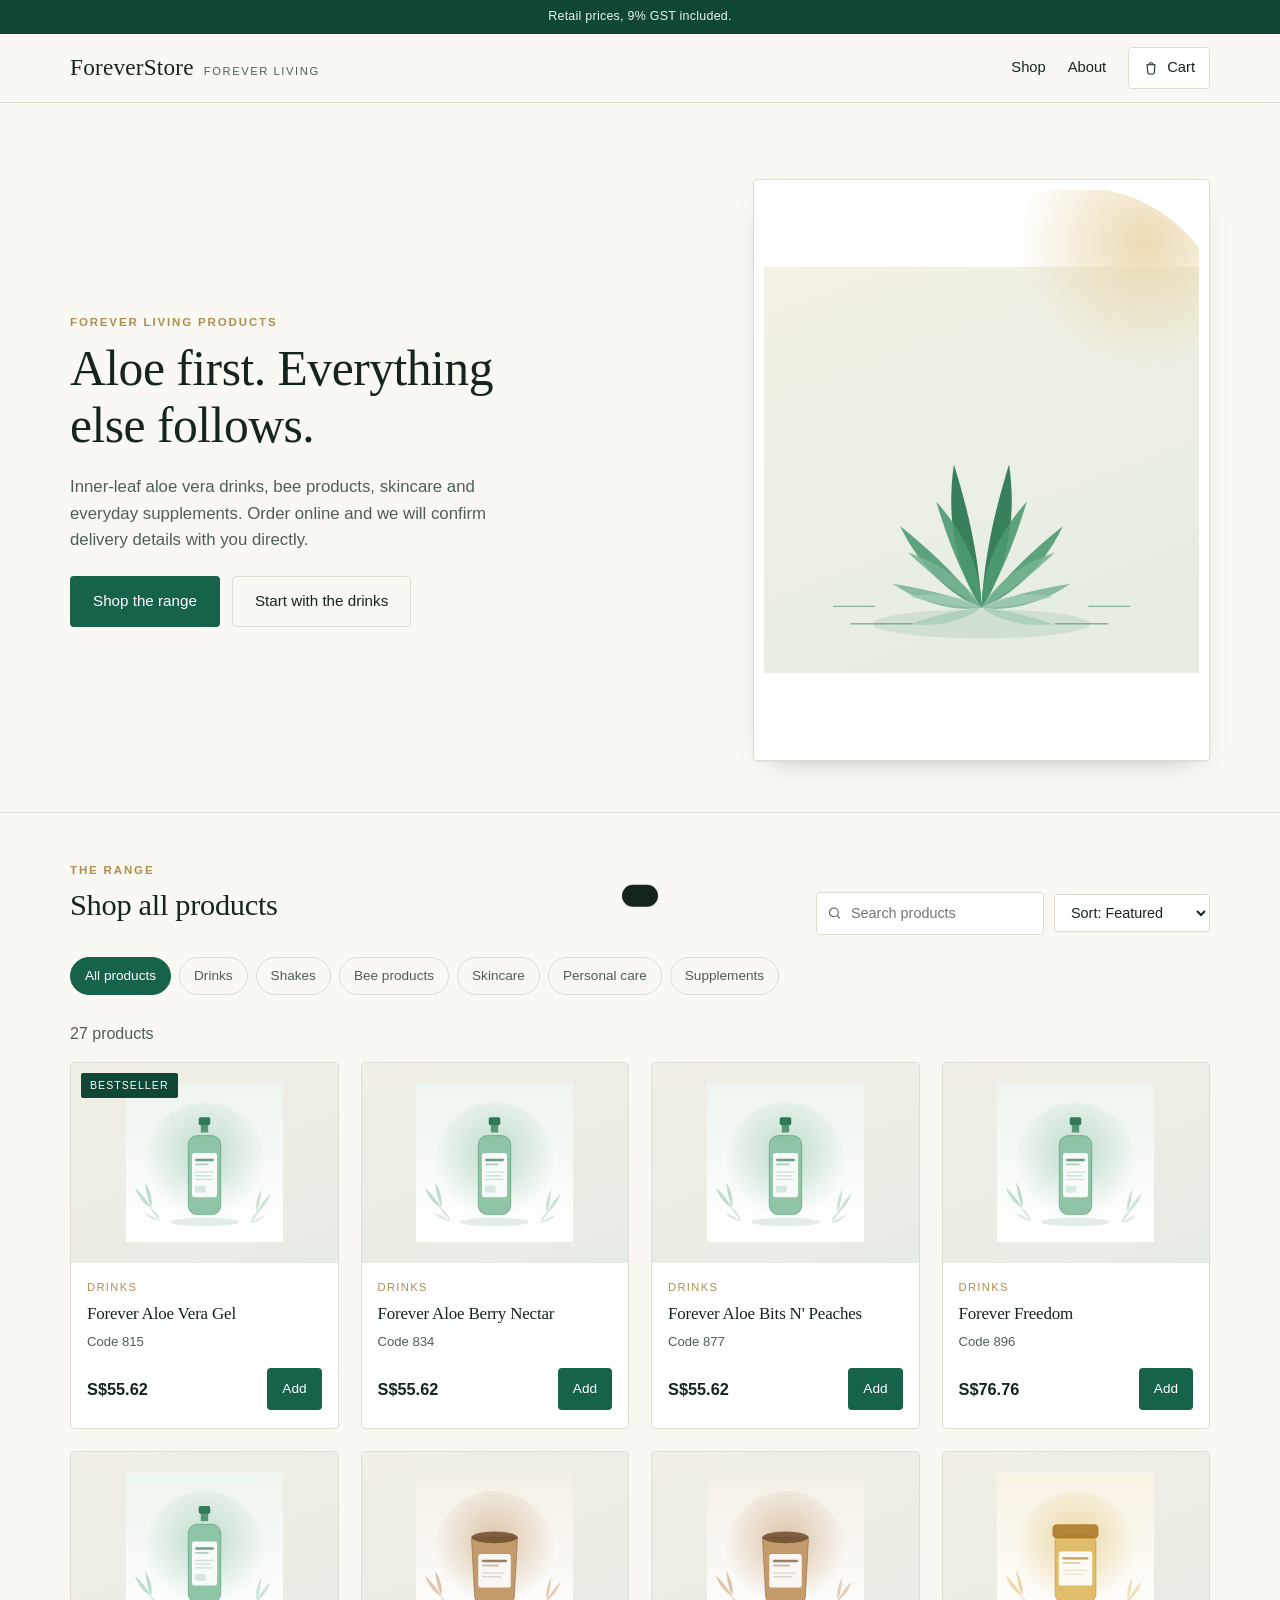
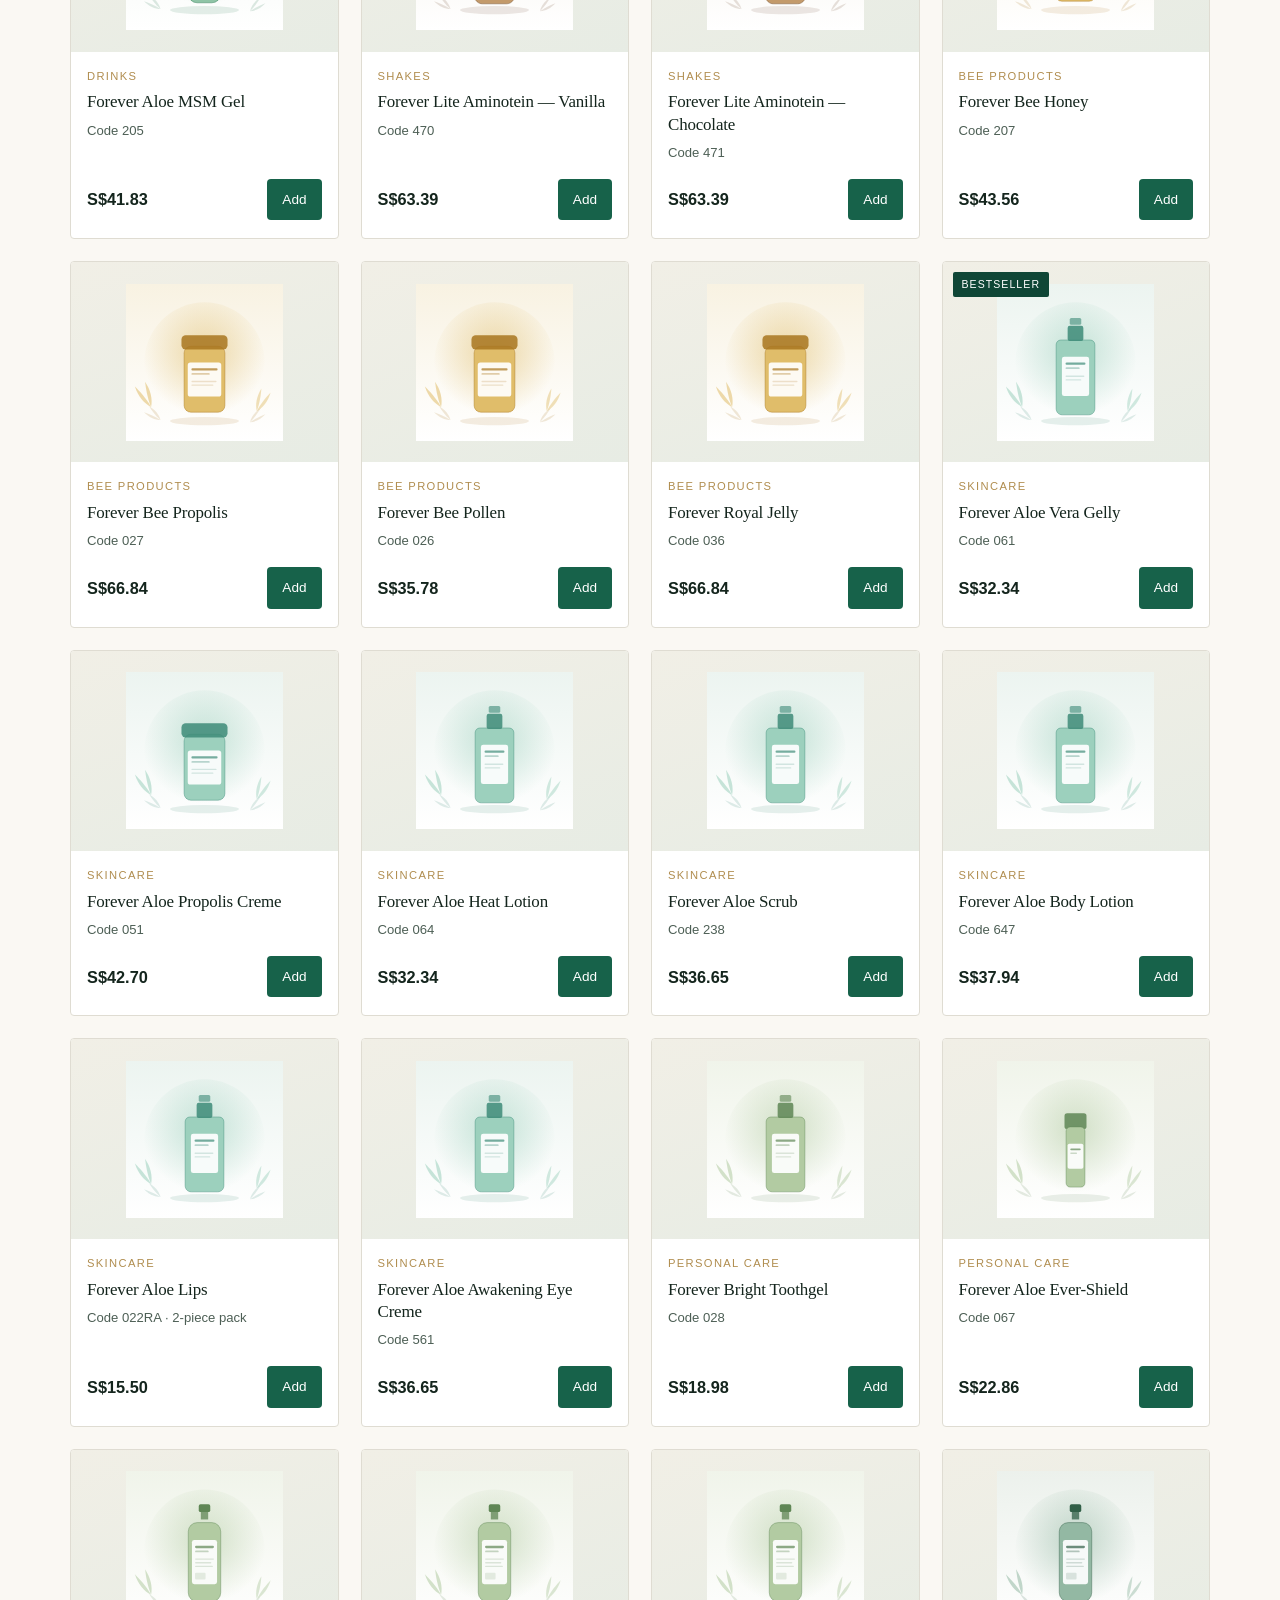
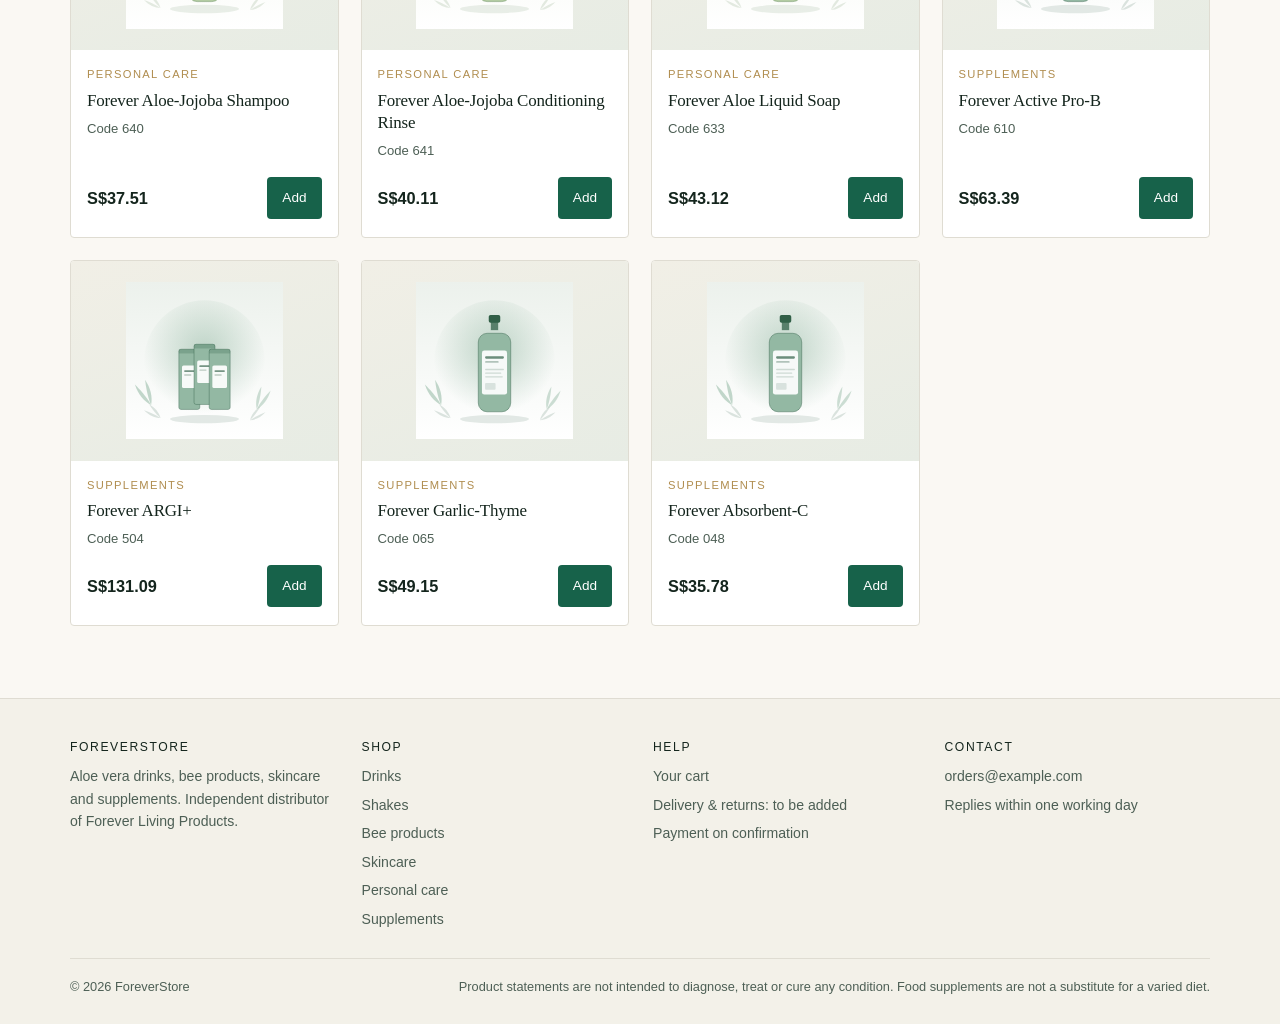
==== index.html @ 4343add1 "ForeverStore: static storefront for Forever Living products, priced from the Singapore retail list" ====
<!DOCTYPE html>
<html lang="en">
<head>
<meta charset="utf-8">
<meta name="viewport" content="width=device-width, initial-scale=1">
<title>ForeverStore — Forever Living products</title>
<meta name="description" content="ForeverStore: aloe vera drinks, bee products, skincare and supplements from Forever Living, delivered in Singapore.">
<meta name="theme-color" content="#17624a">
<link rel="icon" href="assets/img/favicon.svg" type="image/svg+xml">
<link rel="stylesheet" href="assets/css/styles.css">
</head>
<body>
<a class="skip-link" href="#shop">Skip to products</a>

<div id="demo-bar" class="demo-bar" hidden></div>

<header class="site-header">
  <div class="wrap header-inner">
    <a class="brand" href="index.html">
      <span class="brand-mark">ForeverStore</span>
      <small class="nav-secondary">Forever Living</small>
    </a>
    <nav class="nav" aria-label="Main">
      <a href="index.html#shop">Shop</a>
      <a class="nav-secondary" href="#about">About</a>
      <a class="cart-link" href="cart.html">
        <svg viewBox="0 0 24 24" fill="none" stroke="currentColor" stroke-width="1.6" aria-hidden="true" focusable="false">
          <path d="M6 7h12l-1.2 12.2a2 2 0 0 1-2 1.8H9.2a2 2 0 0 1-2-1.8L6 7Z"/>
          <path d="M9 7a3 3 0 0 1 6 0"/>
        </svg>
        <span>Cart</span>
        <span class="cart-count" data-cart-count hidden>0</span>
      </a>
    </nav>
  </div>
</header>

<main>
  <section class="hero">
    <div class="wrap hero-grid">
      <div>
        <p class="eyebrow">Forever Living Products</p>
        <h1>Aloe first. Everything else follows.</h1>
        <p class="hero-lede">
          Inner-leaf aloe vera drinks, bee products, skincare and everyday supplements.
          Order online and we will confirm delivery details with you directly.
        </p>
        <div class="hero-actions">
          <a class="btn" href="#shop">Shop the range</a>
          <a class="btn btn-ghost" href="#shop" data-jump-category="Drinks">Start with the drinks</a>
        </div>
      </div>
      <div class="hero-art">
        <img src="assets/img/hero.svg" alt="Aloe vera rosette illustration" width="600" height="560">
      </div>
    </div>
  </section>

  <section class="shop" id="shop" aria-labelledby="shop-title">
    <div class="wrap">
      <div class="shop-head">
        <div>
          <p class="eyebrow">The range</p>
          <h2 id="shop-title">Shop all products</h2>
        </div>
        <div class="controls">
          <div class="search-field">
            <svg viewBox="0 0 24 24" fill="none" stroke="currentColor" stroke-width="1.8" aria-hidden="true" focusable="false">
              <circle cx="11" cy="11" r="7"/><path d="m16 16 4.5 4.5"/>
            </svg>
            <label class="sr-only" for="search">Search products</label>
            <input type="search" id="search" placeholder="Search products" autocomplete="off">
          </div>
          <label class="sr-only" for="sort">Sort products</label>
          <select class="control" id="sort">
            <option value="featured">Sort: Featured</option>
            <option value="price-asc">Price: low to high</option>
            <option value="price-desc">Price: high to low</option>
            <option value="name">Name: A–Z</option>
          </select>
        </div>
      </div>

      <ul class="chips" id="chips" aria-label="Filter by category"></ul>

      <p class="muted" id="result-count" aria-live="polite"></p>
      <div class="grid" id="grid"></div>

      <div class="empty-state" id="empty" hidden>
        <p><strong>No products match that.</strong></p>
        <p>Try a different search term or clear the category filter.</p>
        <button class="btn btn-ghost" type="button" id="reset-filters">Clear filters</button>
      </div>
    </div>
  </section>
</main>

<footer class="site-footer" id="about">
  <div class="wrap">
    <div class="footer-grid">
      <div>
        <h3>ForeverStore</h3>
        <p>Aloe vera drinks, bee products, skincare and supplements. Independent distributor of Forever Living Products.</p>
      </div>
      <div>
        <h3>Shop</h3>
        <ul id="footer-cats"></ul>
      </div>
      <div>
        <h3>Help</h3>
        <ul>
          <li><a href="cart.html">Your cart</a></li>
          <li>Delivery &amp; returns: to be added</li>
          <li>Payment on confirmation</li>
        </ul>
      </div>
      <div>
        <h3>Contact</h3>
        <ul>
          <li id="footer-contact">Contact details to be added</li>
          <li id="footer-hours">Replies within one working day</li>
        </ul>
      </div>
    </div>
    <div class="footer-base">
      <span>&copy; <span id="year">2026</span> ForeverStore</span>
      <span>Product statements are not intended to diagnose, treat or cure any condition. Food supplements are not a substitute for a varied diet.</span>
    </div>
  </div>
</footer>

<div class="toast" id="toast" role="status" aria-live="polite"></div>

<script src="assets/js/config.js"></script>
<script src="assets/data/products.js"></script>
<script src="assets/js/cart-core.js"></script>
<script src="assets/js/shop.js"></script>
</body>
</html>
---- assets/css/styles.css ----
/* ForeverStore — storefront styles */

:root {
  --ink: #14251d;
  --ink-soft: #4d5f55;
  --paper: #faf8f3;
  --card: #ffffff;
  --line: #dfdcd2;
  --brand: #17624a;
  --brand-dark: #0f4636;
  --gold: #b08d4f;
  --danger: #9b3226;
  --radius: 4px;
  --shadow: 0 1px 2px rgba(20, 37, 29, 0.06), 0 12px 28px -18px rgba(20, 37, 29, 0.35);
  --display: "Iowan Old Style", "Palatino Linotype", Palatino, Georgia, "Times New Roman", serif;
  --sans: -apple-system, BlinkMacSystemFont, "Segoe UI", Roboto, "Helvetica Neue", Arial, sans-serif;
  --wrap: 1180px;
}

*,
*::before,
*::after {
  box-sizing: border-box;
}

html {
  -webkit-text-size-adjust: 100%;
}

body {
  margin: 0;
  background: var(--paper);
  color: var(--ink);
  font-family: var(--sans);
  font-size: 16px;
  line-height: 1.6;
  -webkit-font-smoothing: antialiased;
}

img,
svg {
  max-width: 100%;
  display: block;
}

/* Author display rules below would otherwise defeat the hidden attribute. */
[hidden] {
  display: none !important;
}

h1,
h2,
h3 {
  font-family: var(--display);
  font-weight: 400;
  line-height: 1.15;
  margin: 0 0 0.4em;
  letter-spacing: -0.01em;
}

h1 {
  font-size: clamp(2rem, 4.5vw, 3.1rem);
}

h2 {
  font-size: clamp(1.4rem, 2.6vw, 1.9rem);
}

h3 {
  font-size: 1.12rem;
}

p {
  margin: 0 0 1em;
}

a {
  color: var(--brand-dark);
  text-decoration-thickness: 1px;
  text-underline-offset: 2px;
}

a:hover {
  color: var(--brand);
}

:focus-visible {
  outline: 2px solid var(--brand);
  outline-offset: 3px;
}

.wrap {
  width: 100%;
  max-width: var(--wrap);
  margin: 0 auto;
  padding: 0 20px;
}

.eyebrow {
  font-size: 0.72rem;
  letter-spacing: 0.16em;
  text-transform: uppercase;
  color: var(--gold);
  margin: 0 0 0.7em;
  font-weight: 600;
}

.muted {
  color: var(--ink-soft);
}

.sr-only {
  position: absolute;
  width: 1px;
  height: 1px;
  padding: 0;
  margin: -1px;
  overflow: hidden;
  clip: rect(0 0 0 0);
  white-space: nowrap;
  border: 0;
}

.skip-link {
  position: absolute;
  left: -9999px;
  top: 0;
  background: var(--brand-dark);
  color: #fff;
  padding: 10px 16px;
  z-index: 50;
}

.skip-link:focus {
  left: 8px;
  top: 8px;
}

/* ---------- notice bar ---------- */

.demo-bar {
  background: var(--brand-dark);
  color: #eaf3ee;
  font-size: 0.78rem;
  letter-spacing: 0.02em;
  text-align: center;
  padding: 7px 20px;
}

/* ---------- header ---------- */

.site-header {
  border-bottom: 1px solid var(--line);
  background: rgba(250, 248, 243, 0.92);
  backdrop-filter: blur(6px);
  position: sticky;
  top: 0;
  z-index: 20;
}

.header-inner {
  display: flex;
  align-items: center;
  justify-content: space-between;
  gap: 16px;
  min-height: 68px;
}

.brand {
  display: flex;
  align-items: baseline;
  gap: 10px;
  text-decoration: none;
  color: var(--ink);
}

.brand-mark {
  font-family: var(--display);
  font-size: 1.45rem;
  letter-spacing: 0.01em;
}

.brand:hover {
  color: var(--ink);
}

.brand small {
  font-size: 0.7rem;
  letter-spacing: 0.14em;
  text-transform: uppercase;
  color: var(--ink-soft);
}

.nav {
  display: flex;
  align-items: center;
  gap: 22px;
}

.nav a {
  color: var(--ink);
  text-decoration: none;
  font-size: 0.92rem;
}

.nav a:hover {
  color: var(--brand);
}

.cart-link {
  display: inline-flex;
  align-items: center;
  gap: 8px;
  border: 1px solid var(--line);
  border-radius: var(--radius);
  padding: 8px 14px;
  background: var(--card);
  font-size: 0.9rem;
  text-decoration: none;
  color: var(--ink);
}

.cart-link svg {
  width: 16px;
  height: 16px;
}

.cart-count {
  min-width: 20px;
  height: 20px;
  border-radius: 999px;
  background: var(--brand);
  color: #fff;
  font-size: 0.72rem;
  font-weight: 700;
  display: inline-flex;
  align-items: center;
  justify-content: center;
  padding: 0 6px;
}

/* ---------- hero ---------- */

.hero {
  padding: clamp(36px, 6vw, 76px) 0 clamp(28px, 4vw, 52px);
  border-bottom: 1px solid var(--line);
}

.hero-grid {
  display: grid;
  grid-template-columns: minmax(0, 1.15fr) minmax(0, 0.85fr);
  gap: clamp(24px, 5vw, 64px);
  align-items: center;
}

.hero h1 {
  max-width: 18ch;
}

.hero-lede {
  font-size: 1.05rem;
  color: var(--ink-soft);
  max-width: 46ch;
}

.hero-actions {
  display: flex;
  flex-wrap: wrap;
  gap: 12px;
  margin-top: 22px;
}

.hero-art {
  border: 1px solid var(--line);
  background: var(--card);
  border-radius: var(--radius);
  padding: 10px;
  box-shadow: var(--shadow);
}

.btn {
  display: inline-flex;
  align-items: center;
  justify-content: center;
  gap: 8px;
  font: inherit;
  font-size: 0.95rem;
  padding: 12px 22px;
  border-radius: var(--radius);
  border: 1px solid transparent;
  background: var(--brand);
  color: #fff;
  cursor: pointer;
  text-decoration: none;
  transition: background 0.15s ease, color 0.15s ease, border-color 0.15s ease;
}

.btn:hover {
  background: var(--brand-dark);
  color: #fff;
}

.btn-ghost {
  background: transparent;
  color: var(--ink);
  border-color: var(--line);
}

.btn-ghost:hover {
  background: var(--card);
  color: var(--brand-dark);
  border-color: var(--brand);
}

.btn-quiet {
  background: transparent;
  border-color: transparent;
  color: var(--ink-soft);
  padding: 8px 10px;
  text-decoration: underline;
}

.btn-quiet:hover {
  background: transparent;
  color: var(--danger);
}

.btn[disabled] {
  opacity: 0.55;
  cursor: not-allowed;
}

/* ---------- catalogue controls ---------- */

.shop {
  padding: clamp(28px, 4vw, 48px) 0 72px;
}

.shop-head {
  display: flex;
  flex-wrap: wrap;
  align-items: flex-end;
  justify-content: space-between;
  gap: 16px;
  margin-bottom: 22px;
}

.controls {
  display: flex;
  flex-wrap: wrap;
  gap: 10px;
  align-items: center;
}

.search-field {
  position: relative;
  min-width: 210px;
}

.search-field input {
  width: 100%;
  padding: 9px 12px 9px 34px;
  border: 1px solid var(--line);
  border-radius: var(--radius);
  background: var(--card);
  font: inherit;
  font-size: 0.9rem;
  color: var(--ink);
}

.search-field svg {
  position: absolute;
  left: 11px;
  top: 50%;
  transform: translateY(-50%);
  width: 15px;
  height: 15px;
  color: var(--ink-soft);
  pointer-events: none;
}

select.control {
  padding: 9px 12px;
  border: 1px solid var(--line);
  border-radius: var(--radius);
  background: var(--card);
  font: inherit;
  font-size: 0.9rem;
  color: var(--ink);
}

.chips {
  display: flex;
  flex-wrap: wrap;
  gap: 8px;
  margin: 0 0 26px;
  padding: 0;
  list-style: none;
}

.chip {
  font: inherit;
  font-size: 0.85rem;
  padding: 7px 14px;
  border-radius: 999px;
  border: 1px solid var(--line);
  background: transparent;
  color: var(--ink-soft);
  cursor: pointer;
  transition: all 0.15s ease;
}

.chip:hover {
  border-color: var(--brand);
  color: var(--brand-dark);
}

.chip[aria-pressed="true"] {
  background: var(--brand);
  border-color: var(--brand);
  color: #fff;
}

/* ---------- product grid ---------- */

.grid {
  display: grid;
  grid-template-columns: repeat(auto-fill, minmax(240px, 1fr));
  gap: clamp(14px, 2vw, 22px);
}

.card {
  position: relative;
  display: flex;
  flex-direction: column;
  background: var(--card);
  border: 1px solid var(--line);
  border-radius: var(--radius);
  overflow: hidden;
  transition: box-shadow 0.18s ease, transform 0.18s ease, border-color 0.18s ease;
}

.card:hover {
  box-shadow: var(--shadow);
  border-color: #c9c4b6;
  transform: translateY(-2px);
}

.card-media {
  display: block;
  position: relative;
  background: linear-gradient(160deg, #f1efe6 0%, #e7ece4 100%);
  aspect-ratio: 4 / 3;
  overflow: hidden;
}

.card-media img {
  width: 100%;
  height: 100%;
  object-fit: contain;
  padding: 8%;
  transition: transform 0.35s ease;
}

.card:hover .card-media img {
  transform: scale(1.035);
}

.badge {
  position: absolute;
  top: 10px;
  left: 10px;
  background: var(--brand-dark);
  color: #fff;
  font-size: 0.66rem;
  letter-spacing: 0.1em;
  text-transform: uppercase;
  padding: 4px 9px;
  border-radius: 2px;
}

.card-body {
  display: flex;
  flex-direction: column;
  gap: 6px;
  padding: 16px 16px 18px;
  flex: 1;
}

.card-cat {
  font-size: 0.7rem;
  letter-spacing: 0.12em;
  text-transform: uppercase;
  color: var(--gold);
  margin: 0;
}

.card-title {
  font-family: var(--display);
  font-size: 1.06rem;
  margin: 0;
  line-height: 1.3;
}

.card-title a {
  color: var(--ink);
  text-decoration: none;
}

.card-title a:hover {
  color: var(--brand);
}

.card-size {
  font-size: 0.82rem;
  color: var(--ink-soft);
  margin: 0;
}

.card-foot {
  display: flex;
  align-items: center;
  justify-content: space-between;
  gap: 10px;
  margin-top: auto;
  padding-top: 10px;
}

.price {
  font-variant-numeric: tabular-nums;
  font-size: 1.02rem;
  font-weight: 600;
}

.price small {
  font-weight: 400;
  font-size: 0.7rem;
  color: var(--ink-soft);
  letter-spacing: 0.06em;
  margin-left: 4px;
  text-transform: uppercase;
}

.card .btn {
  padding: 9px 14px;
  font-size: 0.85rem;
}

.empty-state {
  border: 1px dashed var(--line);
  border-radius: var(--radius);
  padding: 48px 24px;
  text-align: center;
  color: var(--ink-soft);
}

/* ---------- product detail ---------- */

.detail {
  padding: clamp(22px, 4vw, 44px) 0 72px;
}

.crumbs {
  font-size: 0.82rem;
  color: var(--ink-soft);
  margin-bottom: 20px;
}

.crumbs a {
  color: var(--ink-soft);
  text-decoration: none;
}

.crumbs a:hover {
  color: var(--brand);
  text-decoration: underline;
}

.detail-grid {
  display: grid;
  grid-template-columns: minmax(0, 1fr) minmax(0, 1fr);
  gap: clamp(24px, 5vw, 60px);
  align-items: start;
}

.detail-media {
  border: 1px solid var(--line);
  border-radius: var(--radius);
  background: linear-gradient(160deg, #f1efe6 0%, #e7ece4 100%);
  padding: 8%;
  position: sticky;
  top: 92px;
}

.detail-price {
  font-size: 1.6rem;
  font-variant-numeric: tabular-nums;
  margin: 6px 0 18px;
}

.buy-row {
  display: flex;
  flex-wrap: wrap;
  gap: 12px;
  align-items: center;
  margin: 20px 0 22px;
}

.qty {
  display: inline-flex;
  align-items: stretch;
  border: 1px solid var(--line);
  border-radius: var(--radius);
  background: var(--card);
  overflow: hidden;
}

.qty button {
  font: inherit;
  width: 38px;
  border: 0;
  background: transparent;
  cursor: pointer;
  color: var(--ink);
  font-size: 1.05rem;
  line-height: 1;
}

.qty button:hover {
  background: #f0eee5;
}

.qty input {
  width: 46px;
  border: 0;
  border-left: 1px solid var(--line);
  border-right: 1px solid var(--line);
  text-align: center;
  font: inherit;
  font-variant-numeric: tabular-nums;
  background: transparent;
  color: var(--ink);
  -moz-appearance: textfield;
}

.qty input::-webkit-outer-spin-button,
.qty input::-webkit-inner-spin-button {
  -webkit-appearance: none;
  margin: 0;
}

.facts {
  border-top: 1px solid var(--line);
  margin-top: 26px;
  padding-top: 20px;
  display: grid;
  gap: 12px;
}

.fact {
  display: grid;
  grid-template-columns: 130px minmax(0, 1fr);
  gap: 14px;
  font-size: 0.92rem;
}

.fact dt {
  color: var(--ink-soft);
  font-size: 0.78rem;
  letter-spacing: 0.1em;
  text-transform: uppercase;
  padding-top: 2px;
}

.fact dd {
  margin: 0;
}

.notice {
  background: #f4efe2;
  border-left: 3px solid var(--gold);
  padding: 12px 14px;
  font-size: 0.86rem;
  color: #5c4a29;
  border-radius: 0 var(--radius) var(--radius) 0;
}

/* ---------- cart ---------- */

.page-head {
  padding: clamp(26px, 4vw, 44px) 0 18px;
  border-bottom: 1px solid var(--line);
}

.cart-layout {
  display: grid;
  grid-template-columns: minmax(0, 1.6fr) minmax(0, 1fr);
  gap: clamp(22px, 4vw, 48px);
  align-items: start;
  padding: clamp(22px, 3vw, 36px) 0 72px;
}

.cart-lines {
  border-top: 1px solid var(--line);
}

.cart-line {
  display: grid;
  grid-template-columns: 84px minmax(0, 1fr) auto;
  gap: 16px;
  align-items: center;
  padding: 18px 0;
  border-bottom: 1px solid var(--line);
}

.cart-line-media {
  border: 1px solid var(--line);
  border-radius: var(--radius);
  background: #f1efe6;
  aspect-ratio: 1;
  display: flex;
  align-items: center;
  justify-content: center;
  overflow: hidden;
}

.cart-line-media img {
  width: 100%;
  height: 100%;
  object-fit: contain;
  padding: 8px;
}

.cart-line-title {
  font-family: var(--display);
  font-size: 1rem;
  margin: 0 0 2px;
}

.cart-line-title a {
  color: var(--ink);
  text-decoration: none;
}

.cart-line-meta {
  font-size: 0.82rem;
  color: var(--ink-soft);
  margin: 0;
}

.cart-line-side {
  display: flex;
  flex-direction: column;
  align-items: flex-end;
  gap: 6px;
}

.summary {
  background: var(--card);
  border: 1px solid var(--line);
  border-radius: var(--radius);
  padding: 22px;
  position: sticky;
  top: 92px;
}

.summary h2 {
  font-size: 1.15rem;
  margin-bottom: 14px;
}

.summary-row {
  display: flex;
  justify-content: space-between;
  gap: 12px;
  font-size: 0.94rem;
  padding: 7px 0;
  font-variant-numeric: tabular-nums;
}

.summary-row.total {
  border-top: 1px solid var(--line);
  margin-top: 10px;
  padding-top: 14px;
  font-size: 1.1rem;
  font-weight: 600;
}

.summary-note {
  font-size: 0.8rem;
  color: var(--ink-soft);
  margin: 12px 0 0;
}

.ship-hint {
  font-size: 0.82rem;
  background: #eef3ee;
  border-radius: var(--radius);
  padding: 8px 10px;
  color: var(--brand-dark);
  margin: 10px 0 0;
}

.summary .btn {
  width: 100%;
  margin-top: 16px;
}

/* ---------- forms ---------- */

.form-grid {
  display: grid;
  grid-template-columns: repeat(2, minmax(0, 1fr));
  gap: 14px;
  margin-top: 18px;
}

.field {
  display: flex;
  flex-direction: column;
  gap: 5px;
}

.field.full {
  grid-column: 1 / -1;
}

.field label {
  font-size: 0.78rem;
  letter-spacing: 0.09em;
  text-transform: uppercase;
  color: var(--ink-soft);
}

.field input,
.field textarea,
.field select {
  font: inherit;
  font-size: 0.94rem;
  padding: 10px 12px;
  border: 1px solid var(--line);
  border-radius: var(--radius);
  background: var(--card);
  color: var(--ink);
  width: 100%;
}

.field textarea {
  min-height: 84px;
  resize: vertical;
}

.field input:invalid:not(:placeholder-shown) {
  border-color: var(--danger);
}

.order-out {
  margin-top: 18px;
}

.order-out textarea {
  width: 100%;
  min-height: 190px;
  font-family: ui-monospace, SFMono-Regular, Menlo, Consolas, monospace;
  font-size: 0.82rem;
  line-height: 1.5;
  padding: 12px;
  border: 1px solid var(--line);
  border-radius: var(--radius);
  background: #fbfaf6;
  color: var(--ink);
}

.order-actions {
  display: flex;
  flex-wrap: wrap;
  gap: 10px;
  margin-top: 12px;
}

/* ---------- footer ---------- */

.site-footer {
  border-top: 1px solid var(--line);
  background: #f3f1e9;
  padding: 42px 0 26px;
  font-size: 0.88rem;
  color: var(--ink-soft);
}

.footer-grid {
  display: grid;
  grid-template-columns: repeat(auto-fit, minmax(190px, 1fr));
  gap: 26px;
  margin-bottom: 28px;
}

.site-footer h3 {
  font-family: var(--sans);
  font-size: 0.76rem;
  letter-spacing: 0.13em;
  text-transform: uppercase;
  color: var(--ink);
  margin-bottom: 10px;
}

.site-footer ul {
  list-style: none;
  margin: 0;
  padding: 0;
  display: grid;
  gap: 6px;
}

.site-footer a {
  color: var(--ink-soft);
  text-decoration: none;
}

.site-footer a:hover {
  color: var(--brand);
  text-decoration: underline;
}

.footer-base {
  border-top: 1px solid var(--line);
  padding-top: 18px;
  display: flex;
  flex-wrap: wrap;
  justify-content: space-between;
  gap: 10px;
  font-size: 0.8rem;
}

/* ---------- toast ---------- */

.toast {
  position: fixed;
  left: 50%;
  bottom: 24px;
  transform: translate(-50%, 140%);
  background: var(--ink);
  color: #fff;
  padding: 11px 18px;
  border-radius: 999px;
  font-size: 0.88rem;
  box-shadow: var(--shadow);
  transition: transform 0.24s ease;
  z-index: 40;
  max-width: calc(100% - 32px);
  text-align: center;
}

.toast.is-visible {
  transform: translate(-50%, 0);
}

/* ---------- responsive ---------- */

@media (max-width: 900px) {
  .hero-grid,
  .detail-grid,
  .cart-layout {
    grid-template-columns: minmax(0, 1fr);
  }

  .detail-media,
  .summary {
    position: static;
  }

  .hero-art {
    order: -1;
  }
}

@media (max-width: 640px) {
  .header-inner {
    min-height: 60px;
  }

  .nav {
    gap: 14px;
  }

  .nav .nav-secondary {
    display: none;
  }

  .form-grid {
    grid-template-columns: minmax(0, 1fr);
  }

  .cart-line {
    grid-template-columns: 64px minmax(0, 1fr);
    row-gap: 10px;
  }

  .cart-line-side {
    grid-column: 1 / -1;
    flex-direction: row;
    align-items: center;
    justify-content: space-between;
    width: 100%;
  }

  .fact {
    grid-template-columns: minmax(0, 1fr);
    gap: 2px;
  }
}

@media (prefers-reduced-motion: reduce) {
  *,
  *::before,
  *::after {
    animation-duration: 0.001ms !important;
    transition-duration: 0.001ms !important;
  }

  .card:hover {
    transform: none;
  }
}
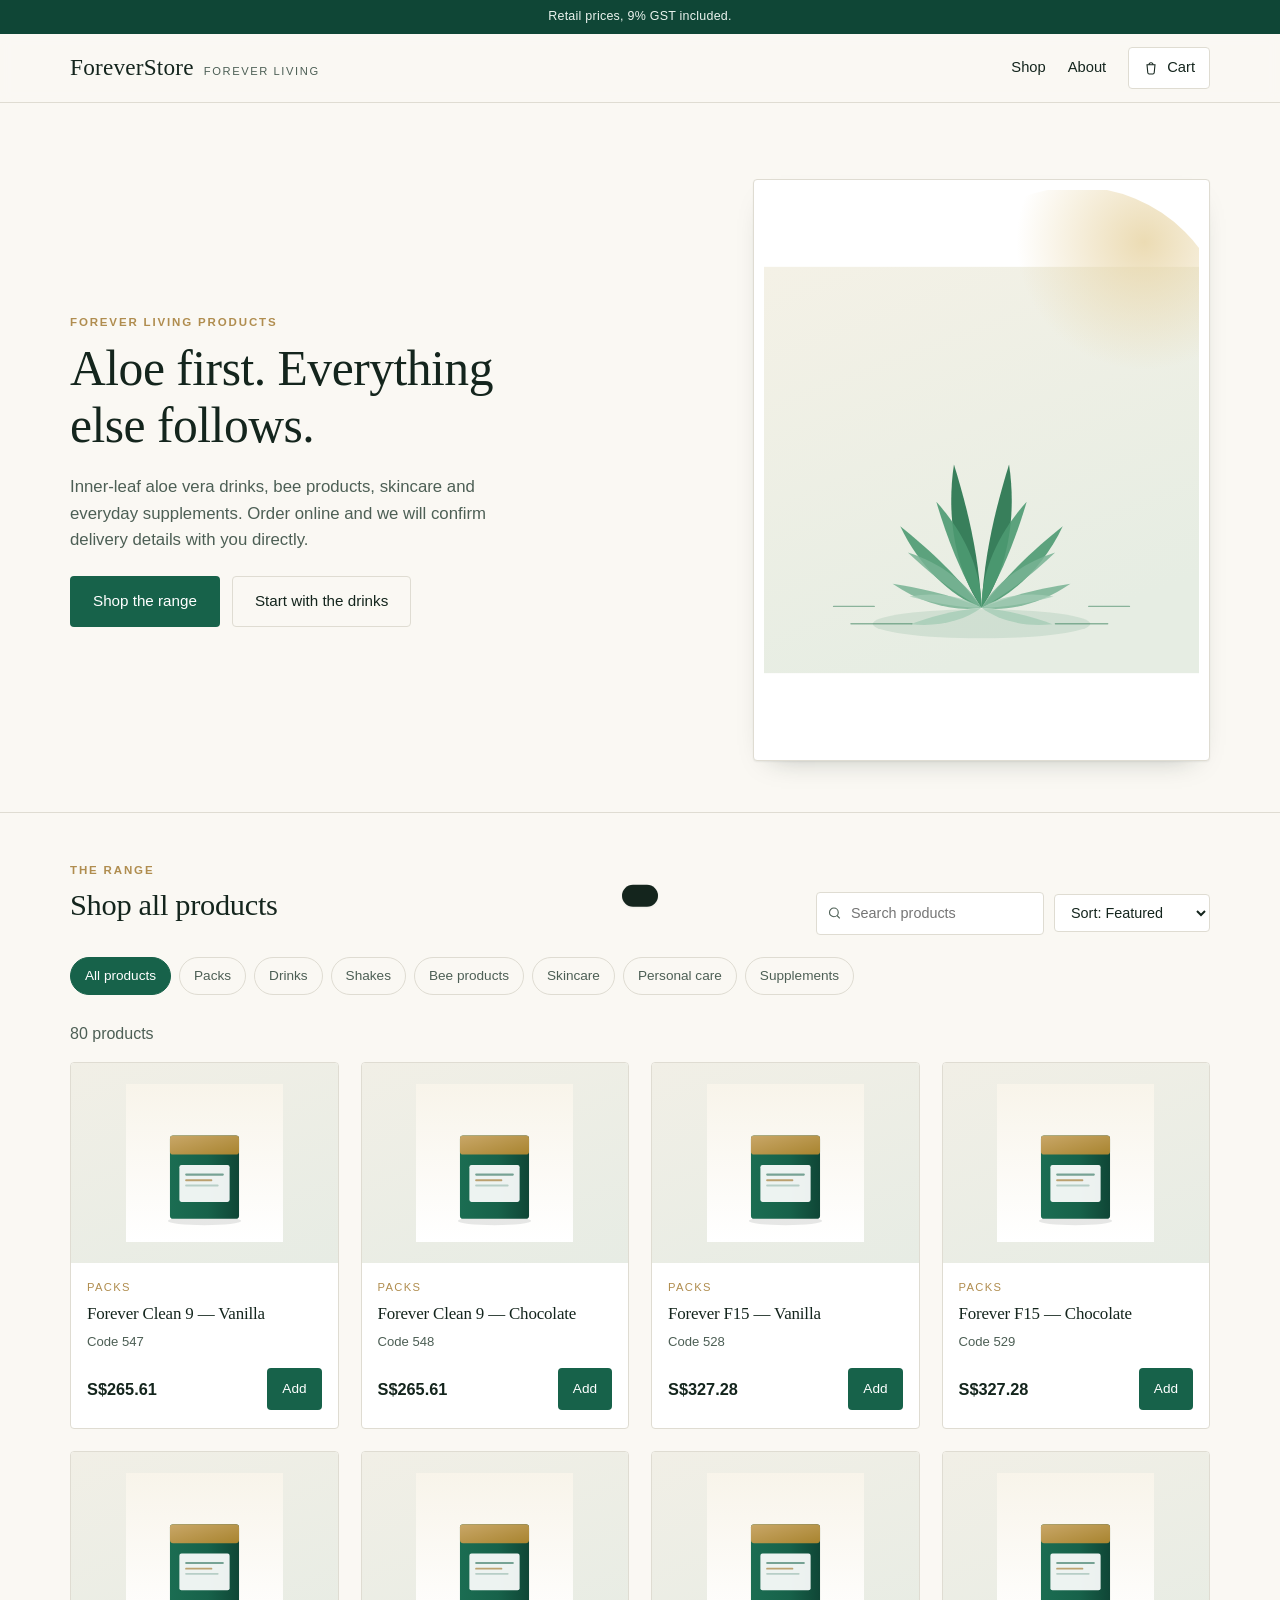
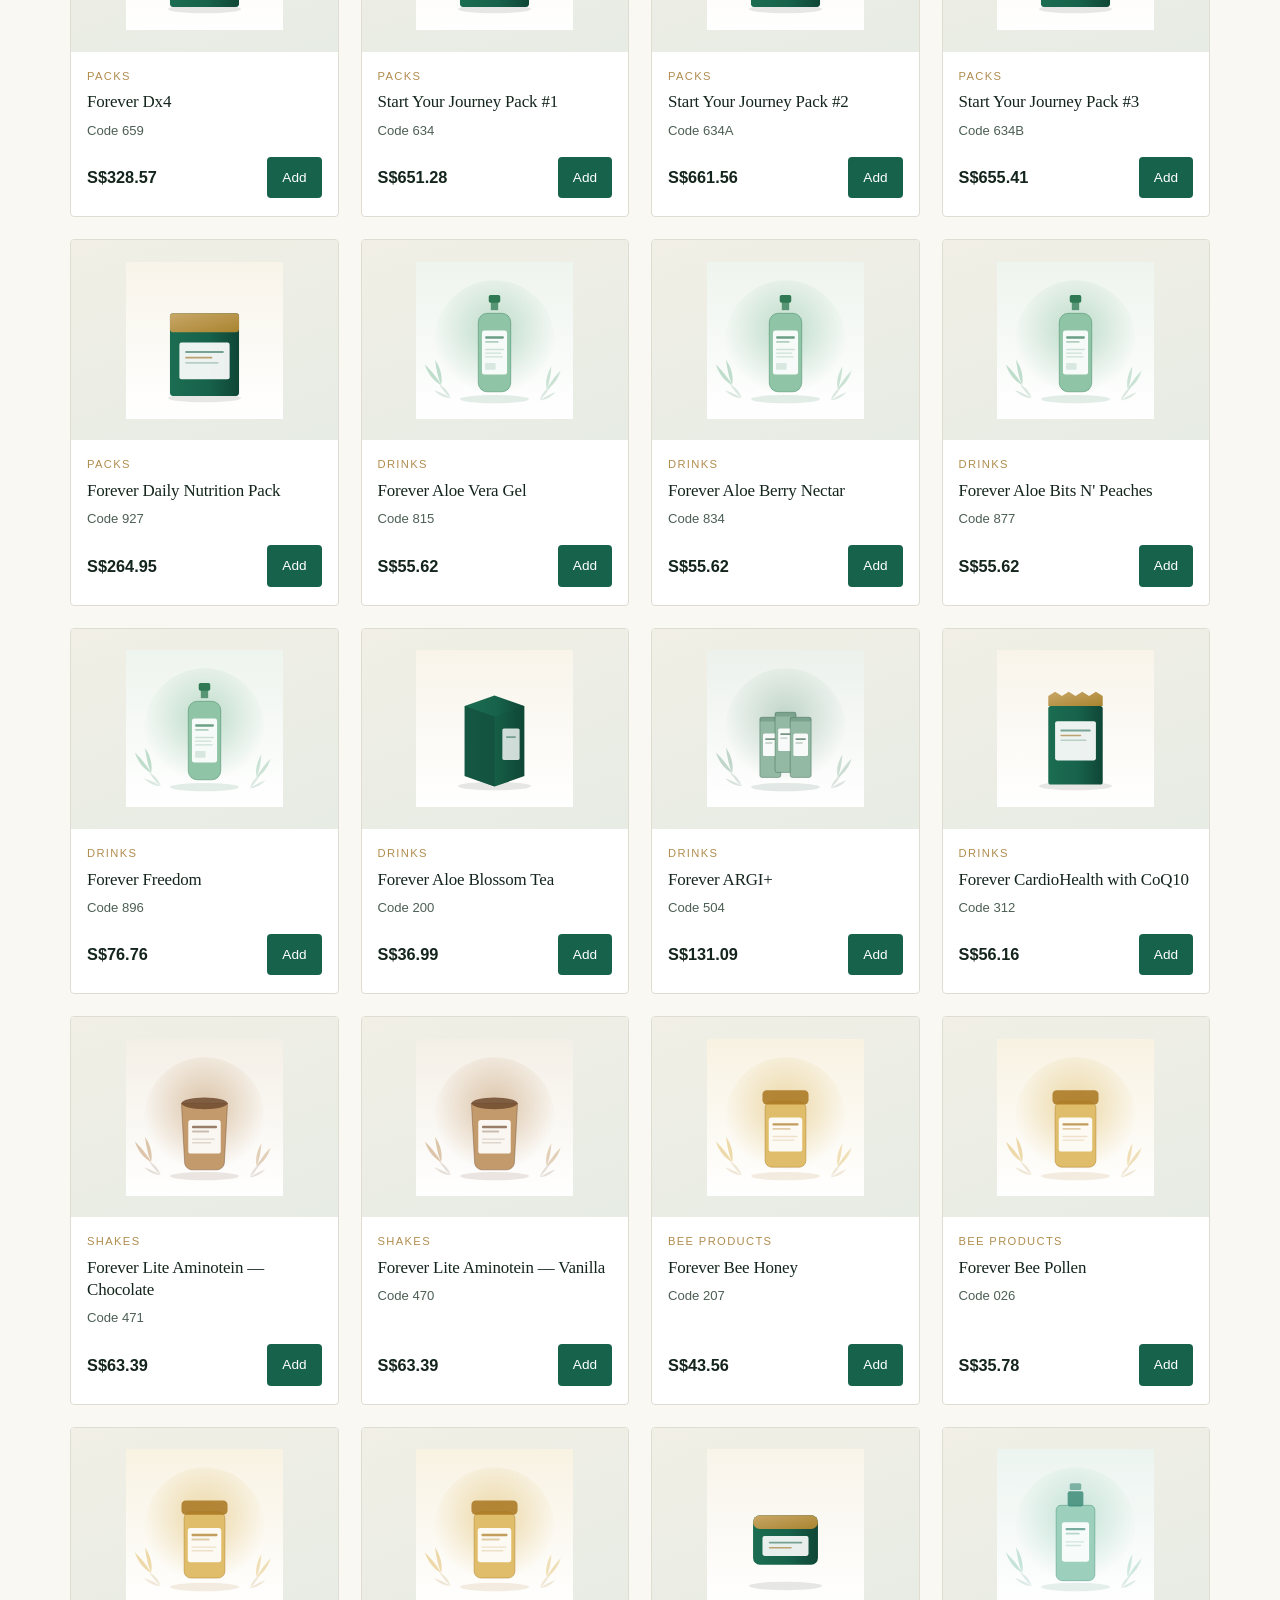
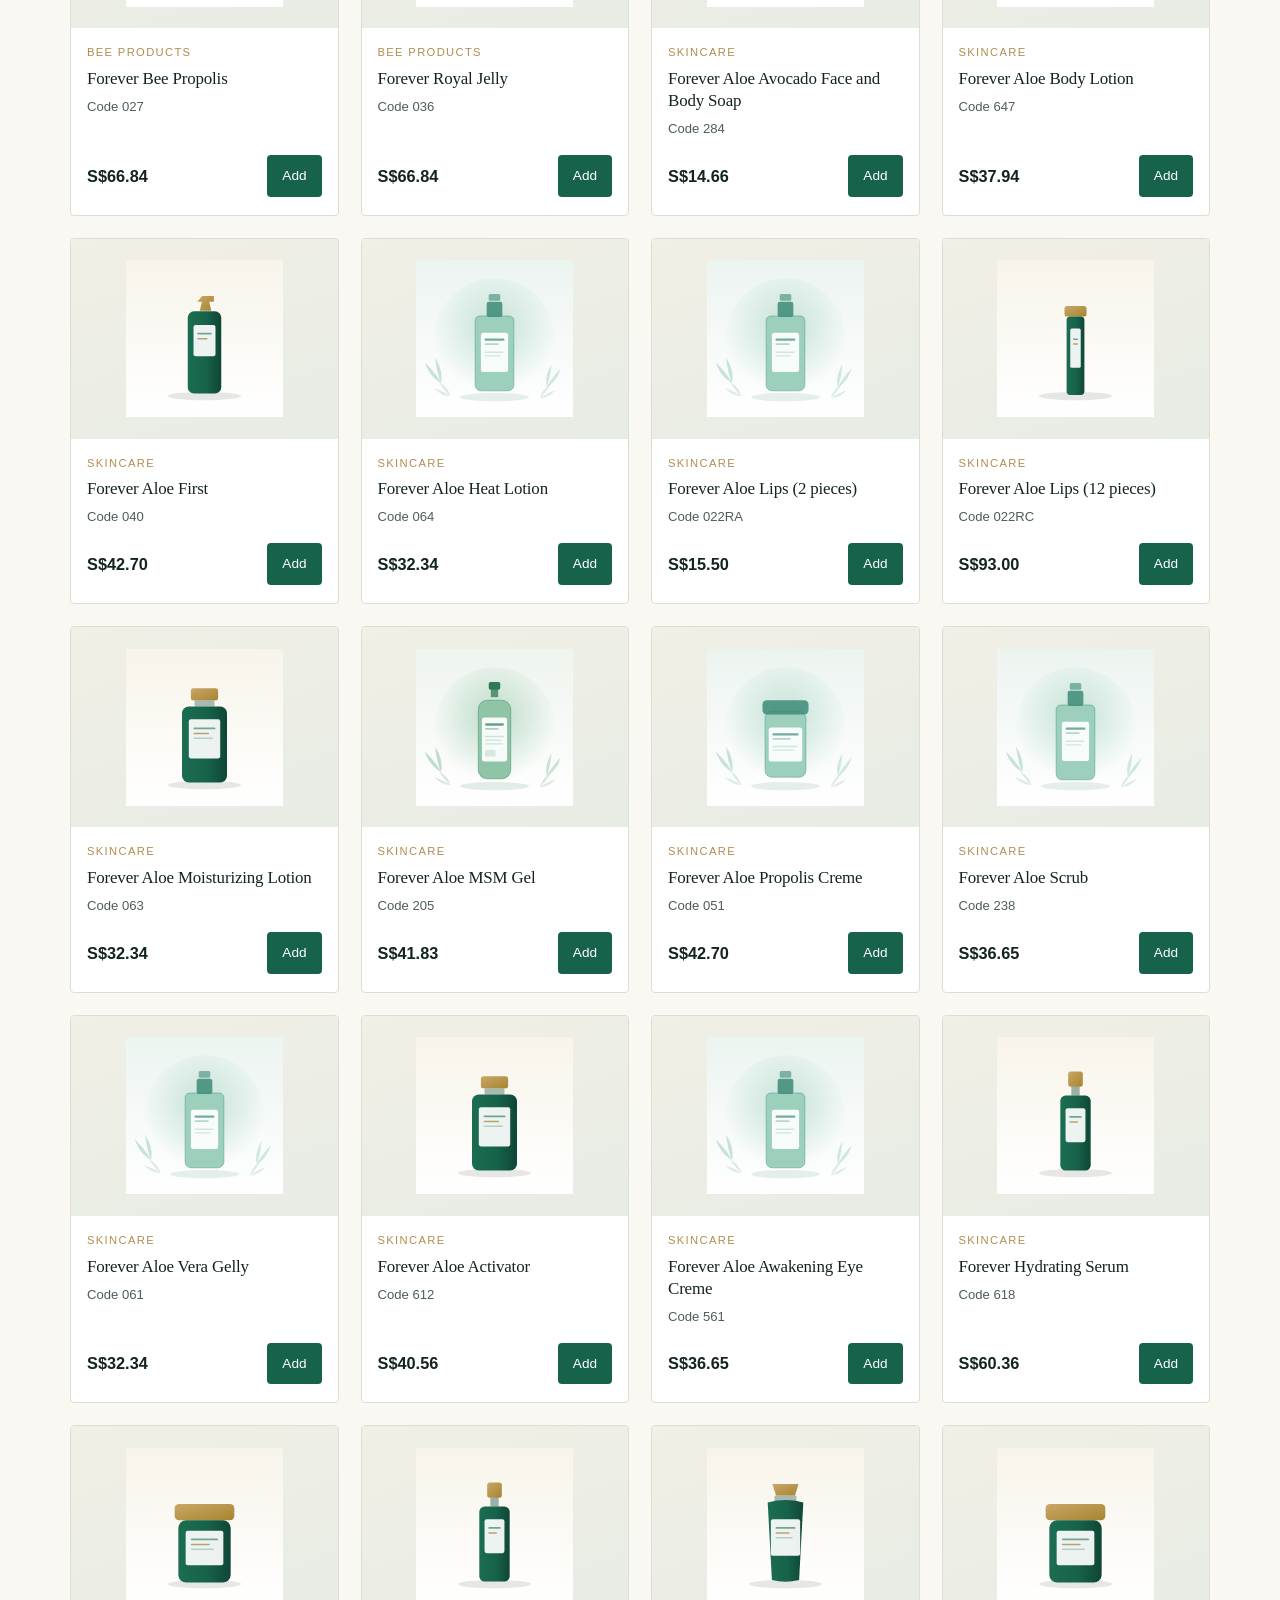
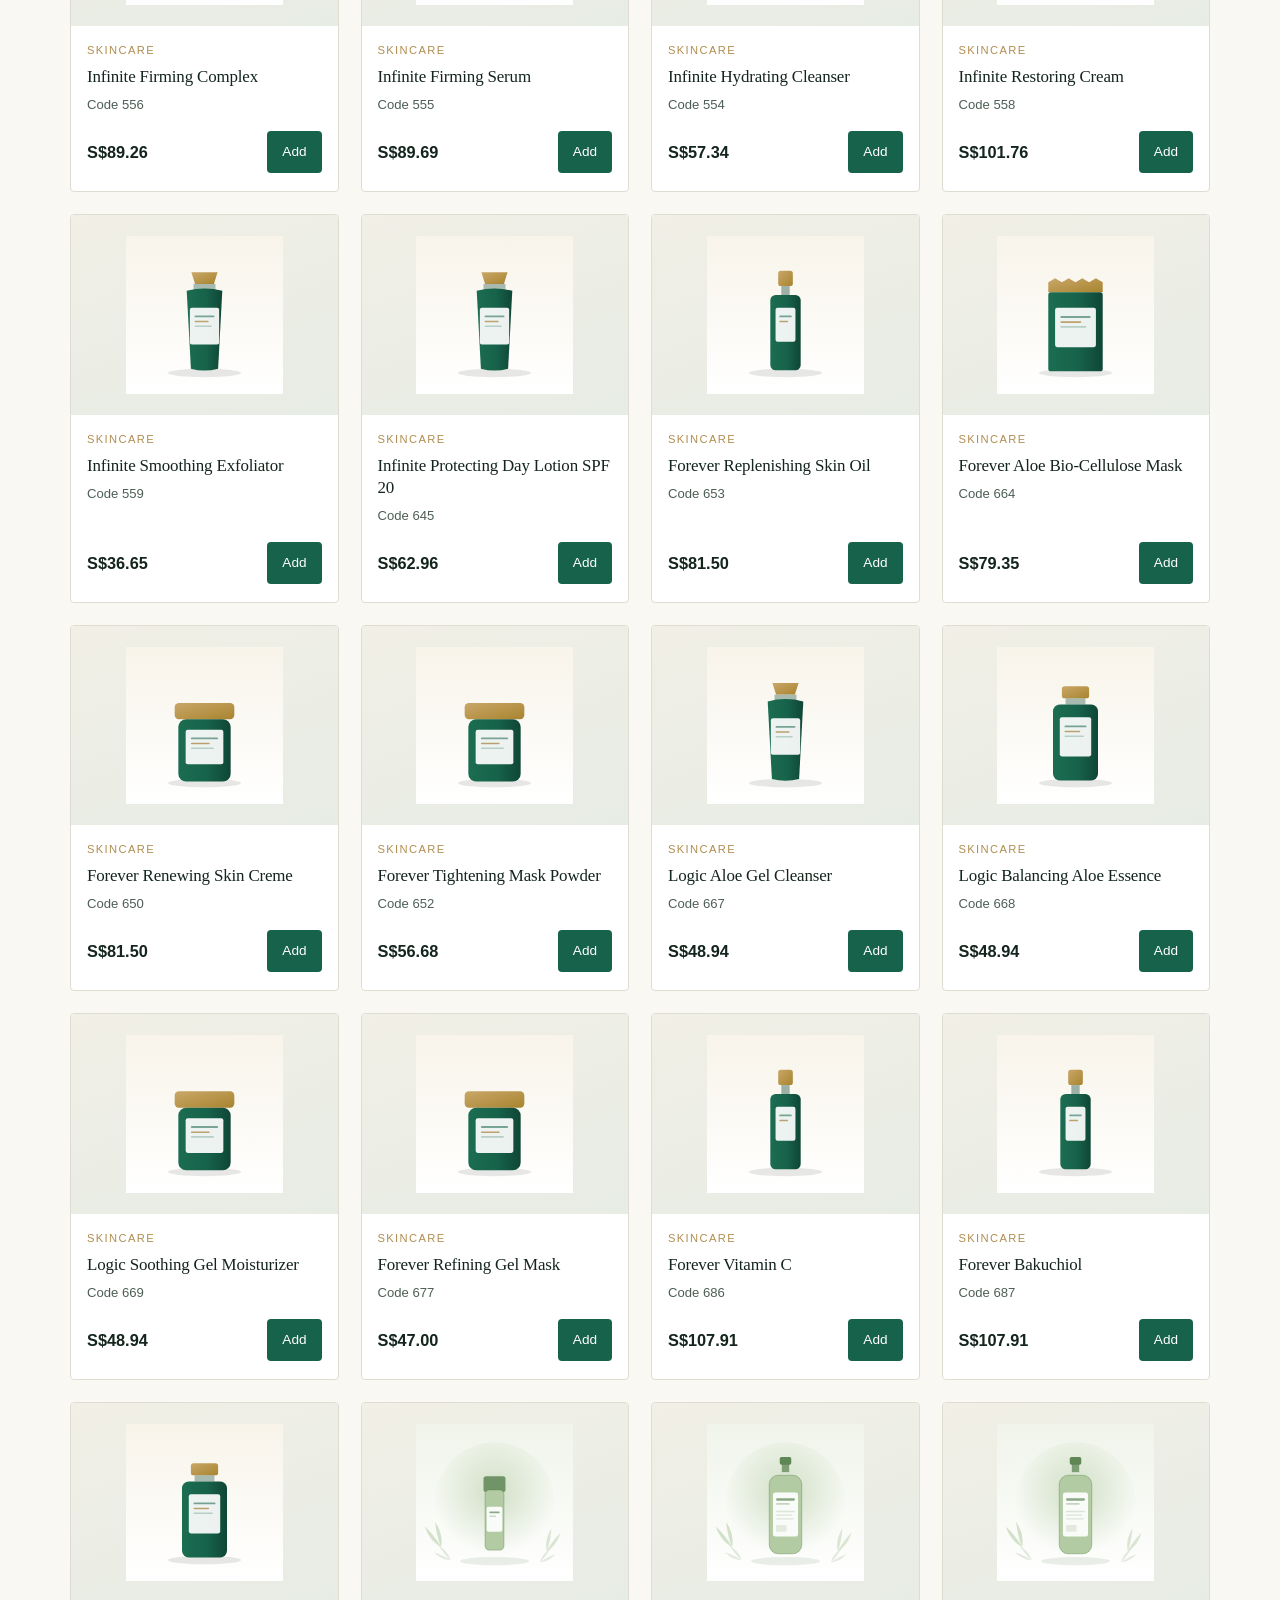
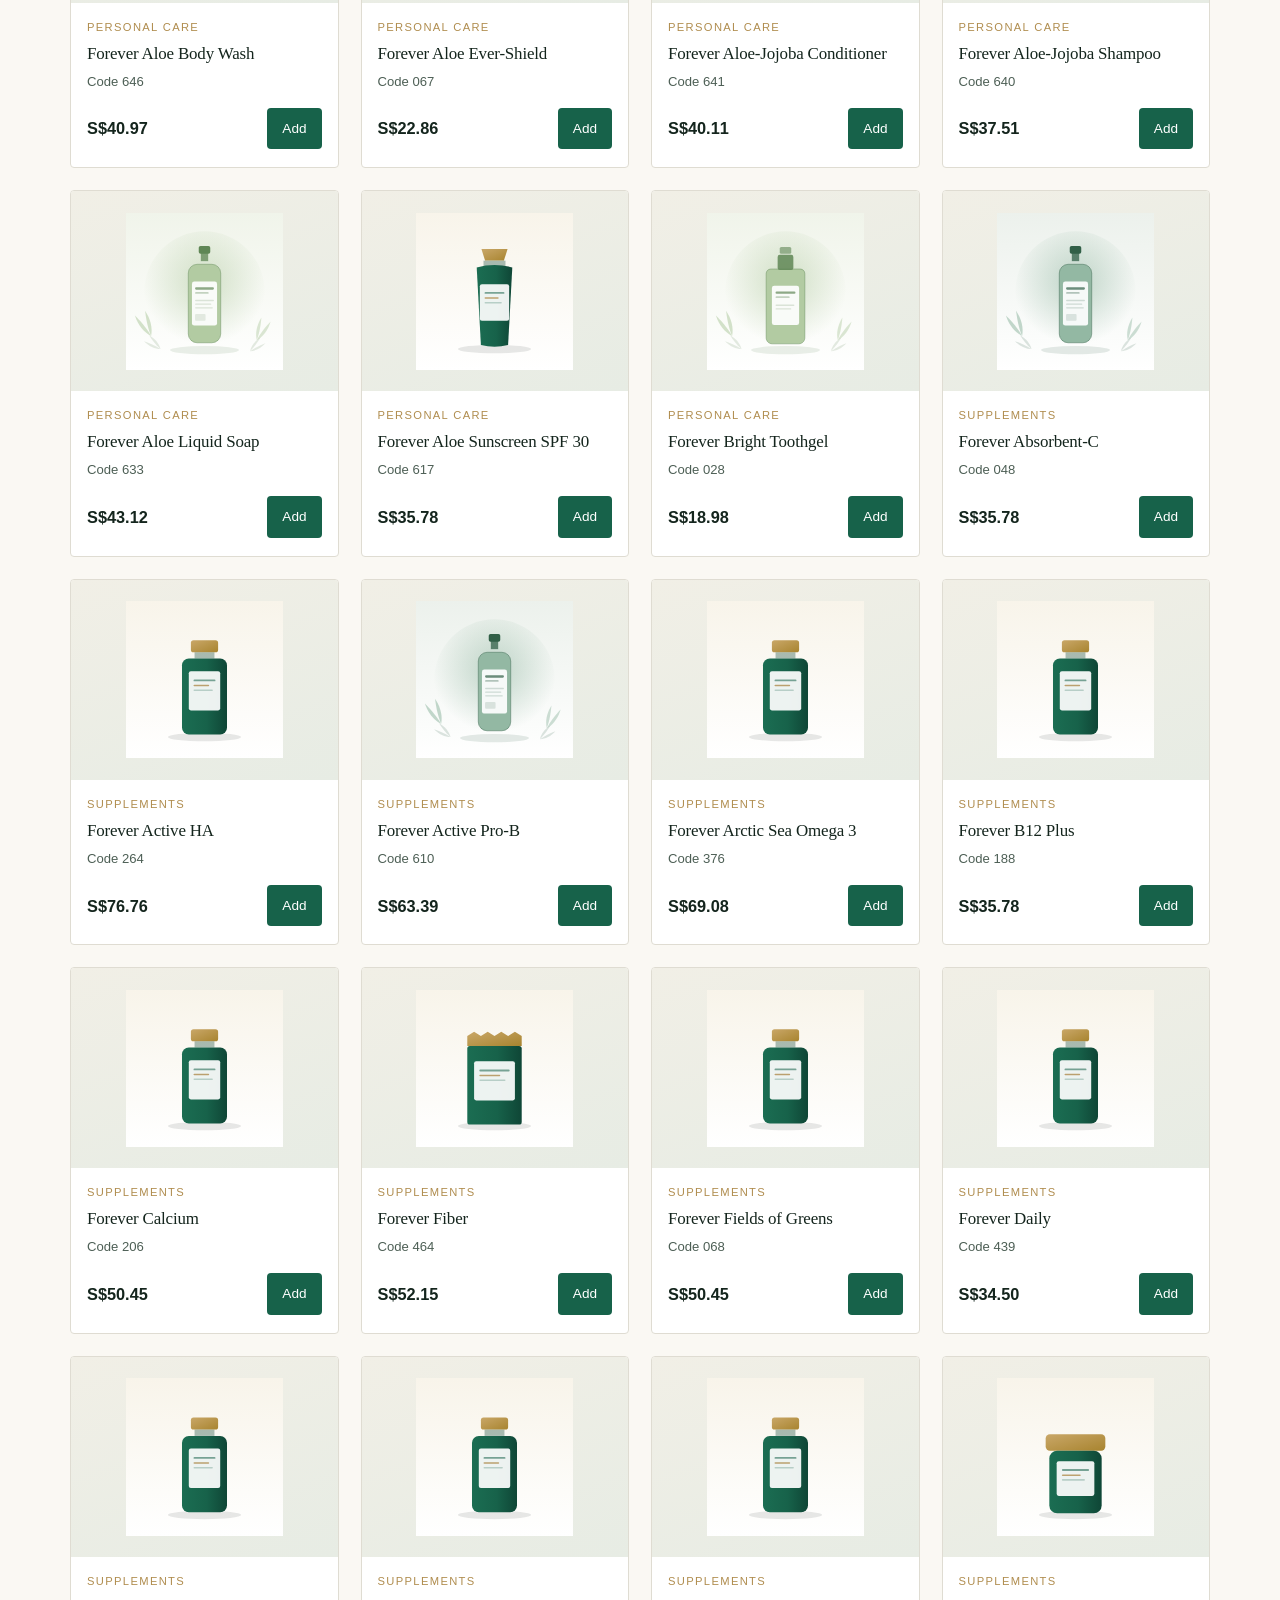
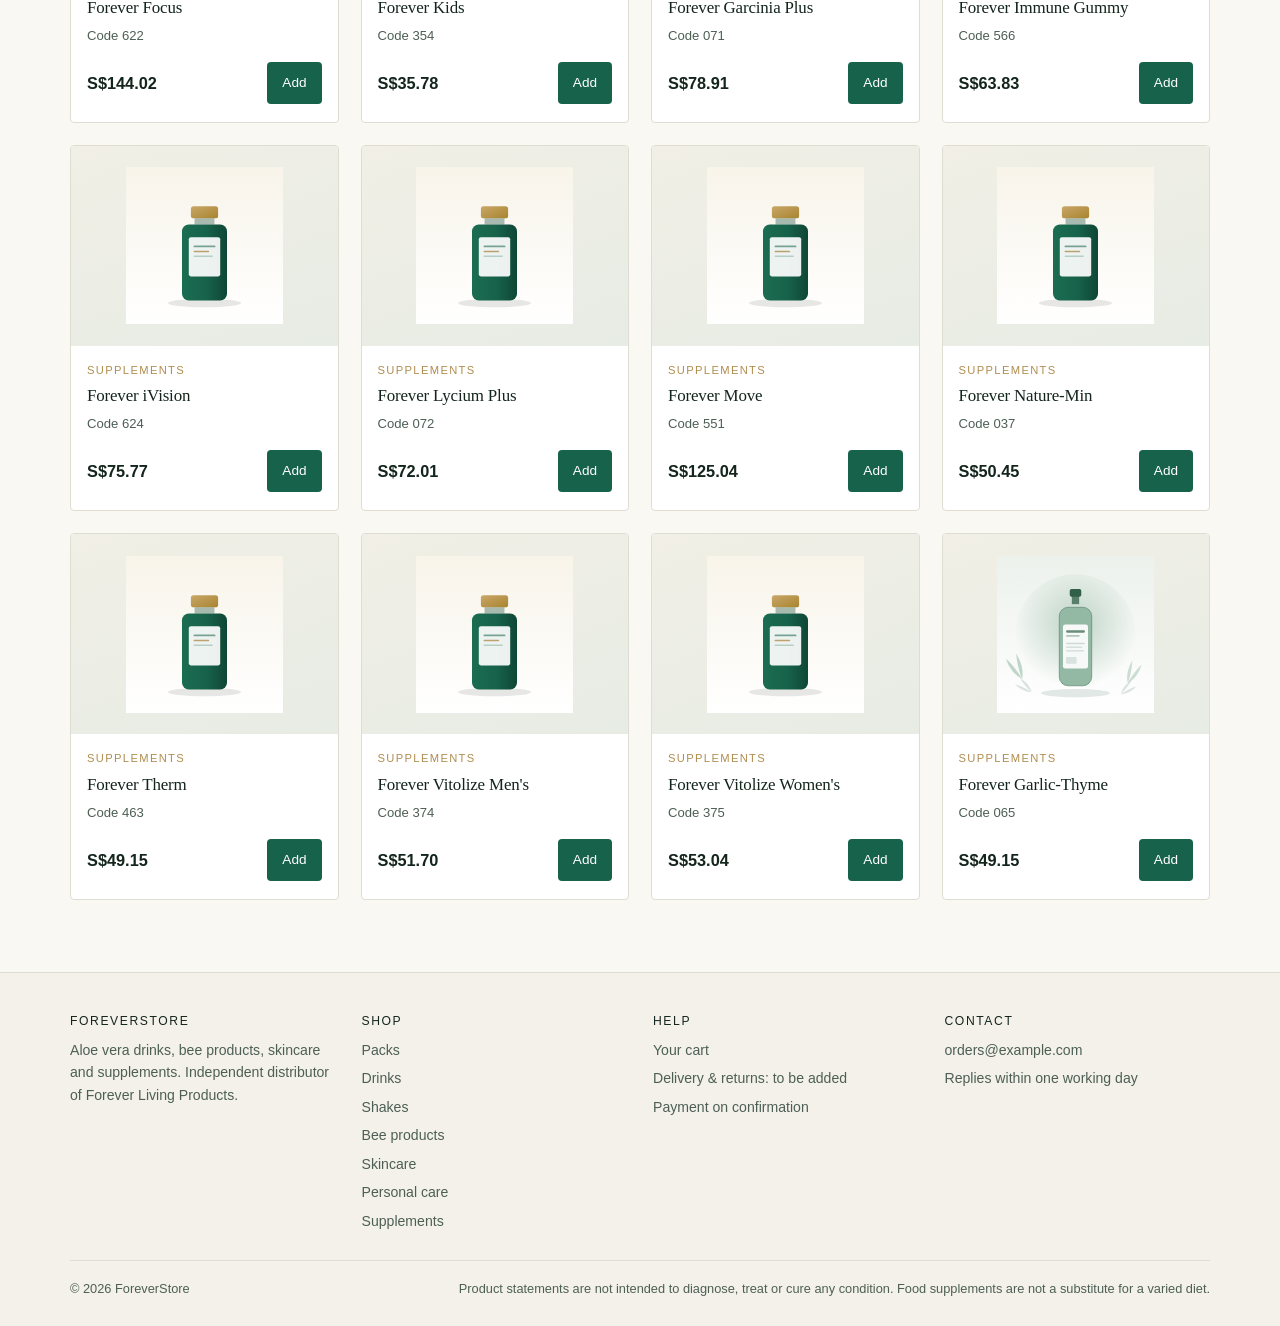
==== commit 17a6115e: "Stamp asset URLs so a phone reload cannot serve stale CSS" ====
--- a/index.html
+++ b/index.html
@@ -7,7 +7,7 @@
 <meta name="description" content="ForeverStore: aloe vera drinks, bee products, skincare and supplements from Forever Living, delivered in Singapore.">
 <meta name="theme-color" content="#17624a">
 <link rel="icon" href="assets/img/favicon.svg" type="image/svg+xml">
-<link rel="stylesheet" href="assets/css/styles.css">
+<link rel="stylesheet" href="assets/css/styles.css?v=873cad68">
 </head>
 <body>
 <a class="skip-link" href="#shop">Skip to products</a>
@@ -131,9 +131,10 @@
 
 <div class="toast" id="toast" role="status" aria-live="polite"></div>
 
-<script src="assets/js/config.js"></script>
-<script src="assets/data/products.js"></script>
-<script src="assets/js/cart-core.js"></script>
-<script src="assets/js/shop.js"></script>
+<script src="assets/js/config.js?v=536437ae"></script>
+<script src="assets/data/products.js?v=2e2ddfd3"></script>
+<script src="assets/data/details.js?v=533dd5e6"></script>
+<script src="assets/js/cart-core.js?v=a611baf3"></script>
+<script src="assets/js/shop.js?v=7f43b2ed"></script>
 </body>
 </html>
--- a/assets/css/styles.css
+++ b/assets/css/styles.css
@@ -557,7 +557,7 @@
 /* ---------- product detail ---------- */
 
 .detail {
-  padding: clamp(22px, 4vw, 44px) 0 72px;
+  padding-block: clamp(22px, 4vw, 44px) 72px;
 }
 
 .crumbs {
@@ -697,7 +697,7 @@
   grid-template-columns: minmax(0, 1.6fr) minmax(0, 1fr);
   gap: clamp(22px, 4vw, 48px);
   align-items: start;
-  padding: clamp(22px, 3vw, 36px) 0 72px;
+  padding-block: clamp(22px, 3vw, 36px) 72px;
 }
 
 .cart-lines {
@@ -1022,3 +1022,77 @@
     transform: none;
   }
 }
+
+/* ---------- product: more information ---------- */
+
+.detail-extra {
+  margin-top: 32px;
+  padding-top: 24px;
+  border-top: 1px solid var(--line);
+}
+
+.detail-extra h2 {
+  font-family: var(--display);
+  font-size: 1.35rem;
+  font-weight: 400;
+  margin: 0 0 14px;
+}
+
+.detail-extra h3 {
+  font-size: 0.72rem;
+  letter-spacing: 0.12em;
+  text-transform: uppercase;
+  color: var(--gold);
+  margin: 22px 0 8px;
+  font-weight: 600;
+}
+
+.detail-extra p {
+  margin: 0 0 10px;
+  color: var(--ink-soft);
+  line-height: 1.65;
+}
+
+.detail-lead {
+  color: var(--ink) !important;
+  font-size: 1.02rem;
+}
+
+.detail-list {
+  margin: 0;
+  padding-left: 18px;
+  color: var(--ink-soft);
+  line-height: 1.6;
+}
+
+.detail-list li {
+  margin-bottom: 6px;
+}
+
+.detail-chips {
+  display: flex;
+  flex-wrap: wrap;
+  gap: 8px;
+  list-style: none;
+  margin: 0;
+  padding: 0;
+}
+
+.detail-chips li {
+  font-size: 0.72rem;
+  letter-spacing: 0.06em;
+  text-transform: uppercase;
+  padding: 5px 10px;
+  border: 1px solid var(--line);
+  border-radius: 999px;
+  color: var(--brand);
+  background: var(--card);
+}
+
+.detail-source {
+  margin-top: 22px;
+  font-size: 0.78rem;
+  color: var(--ink-soft);
+  border-left: 2px solid var(--gold);
+  padding-left: 10px;
+}
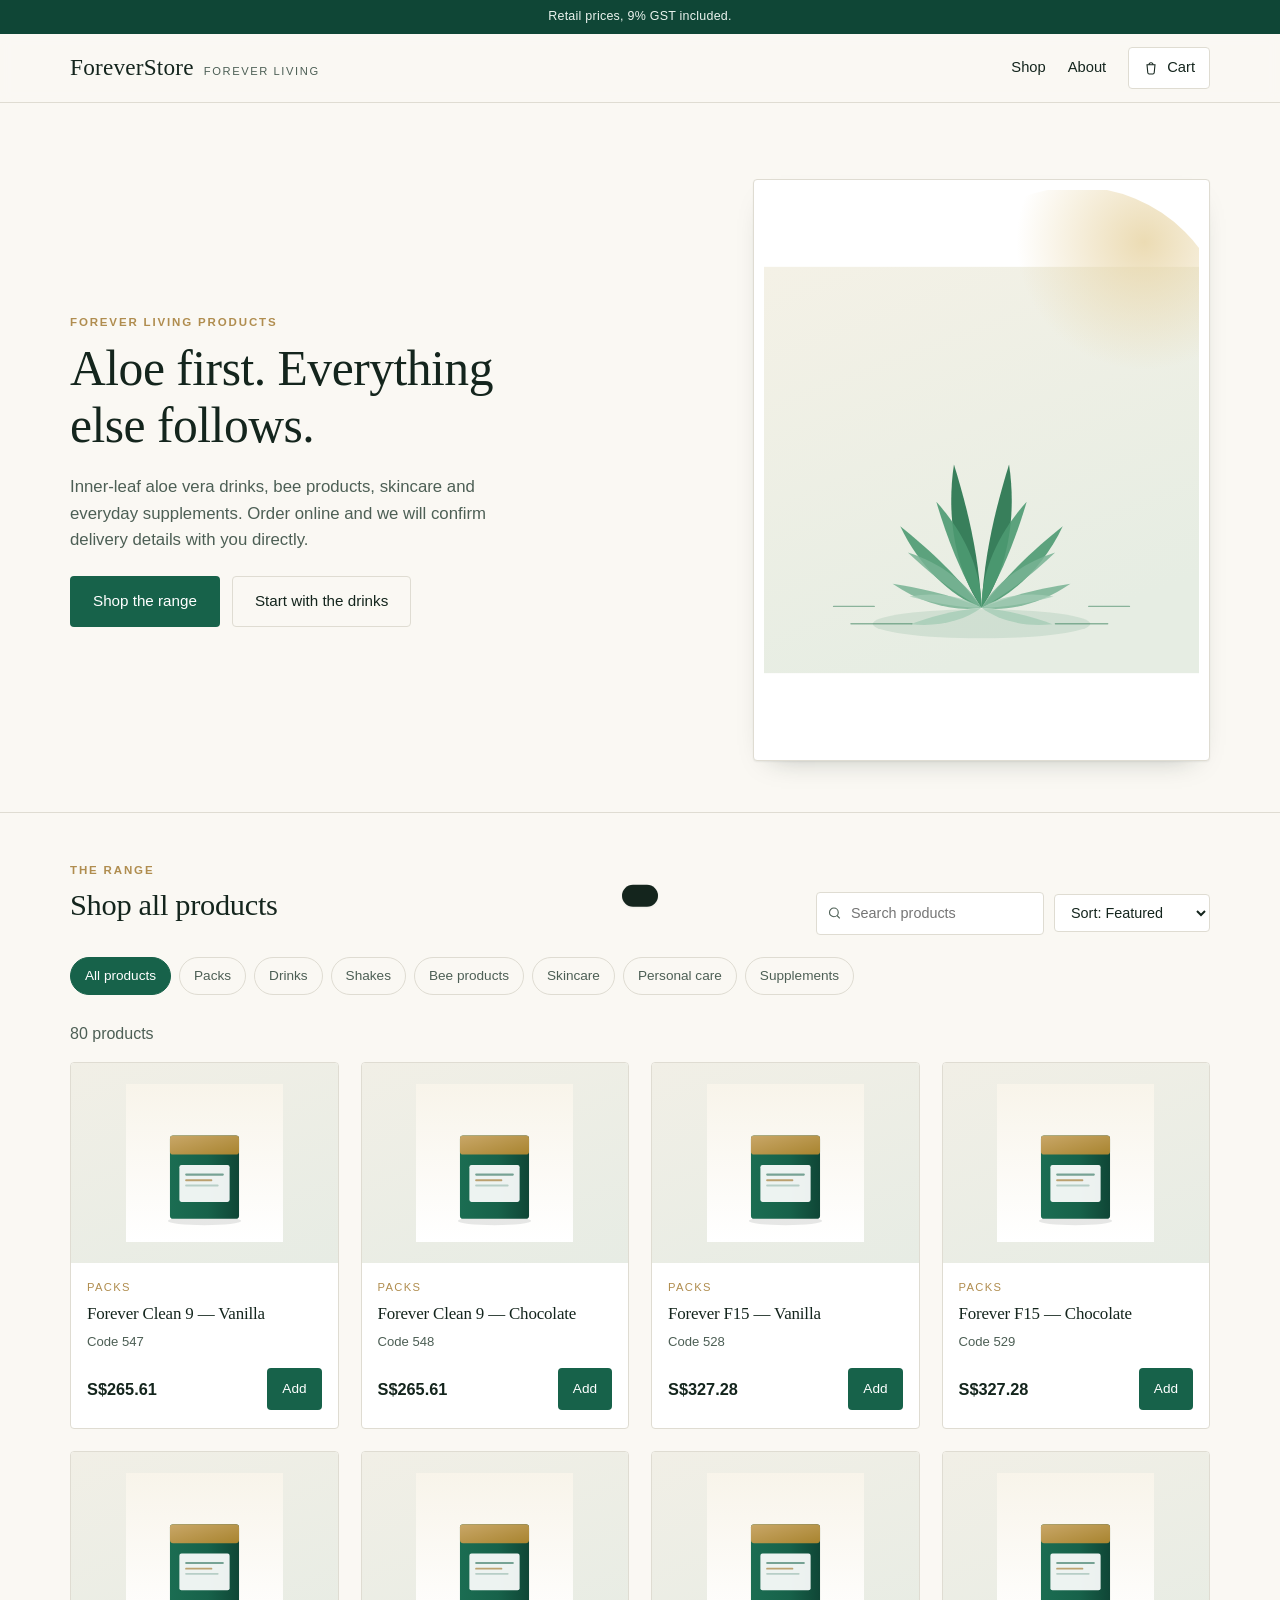
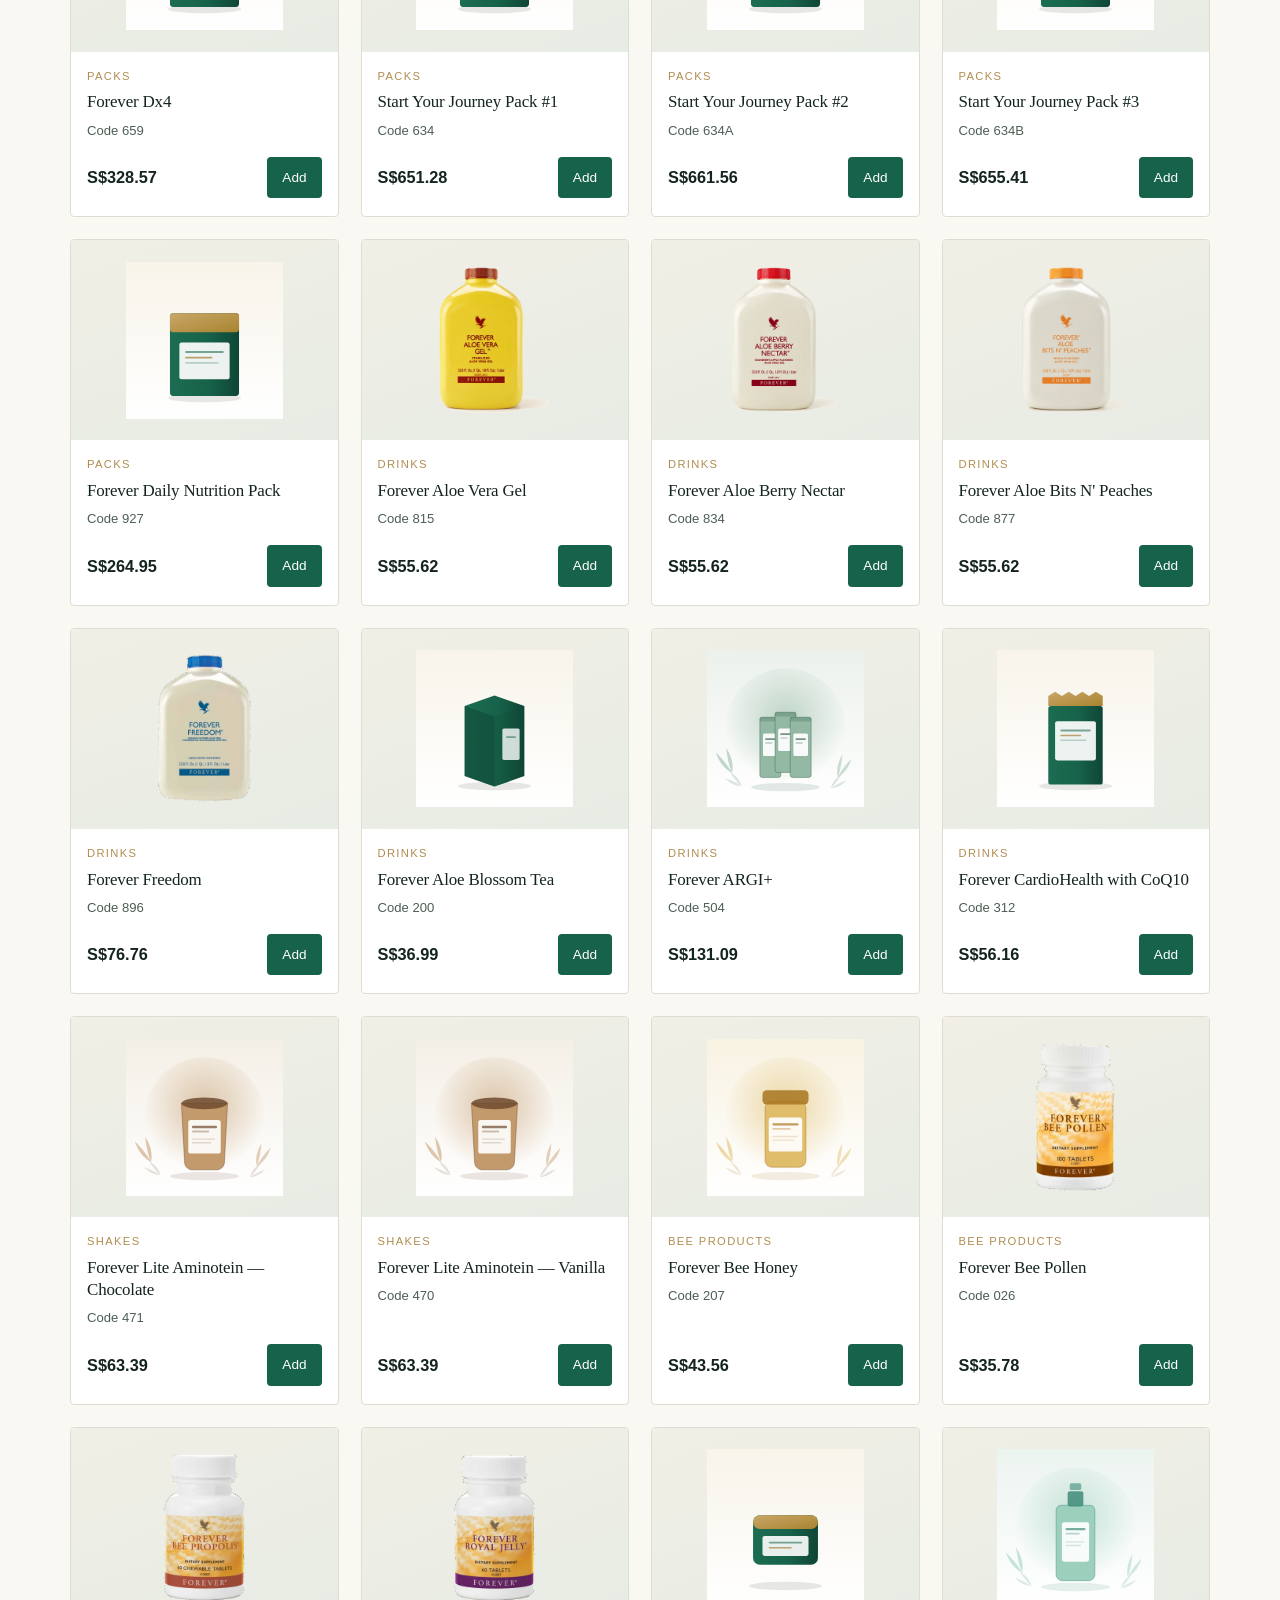
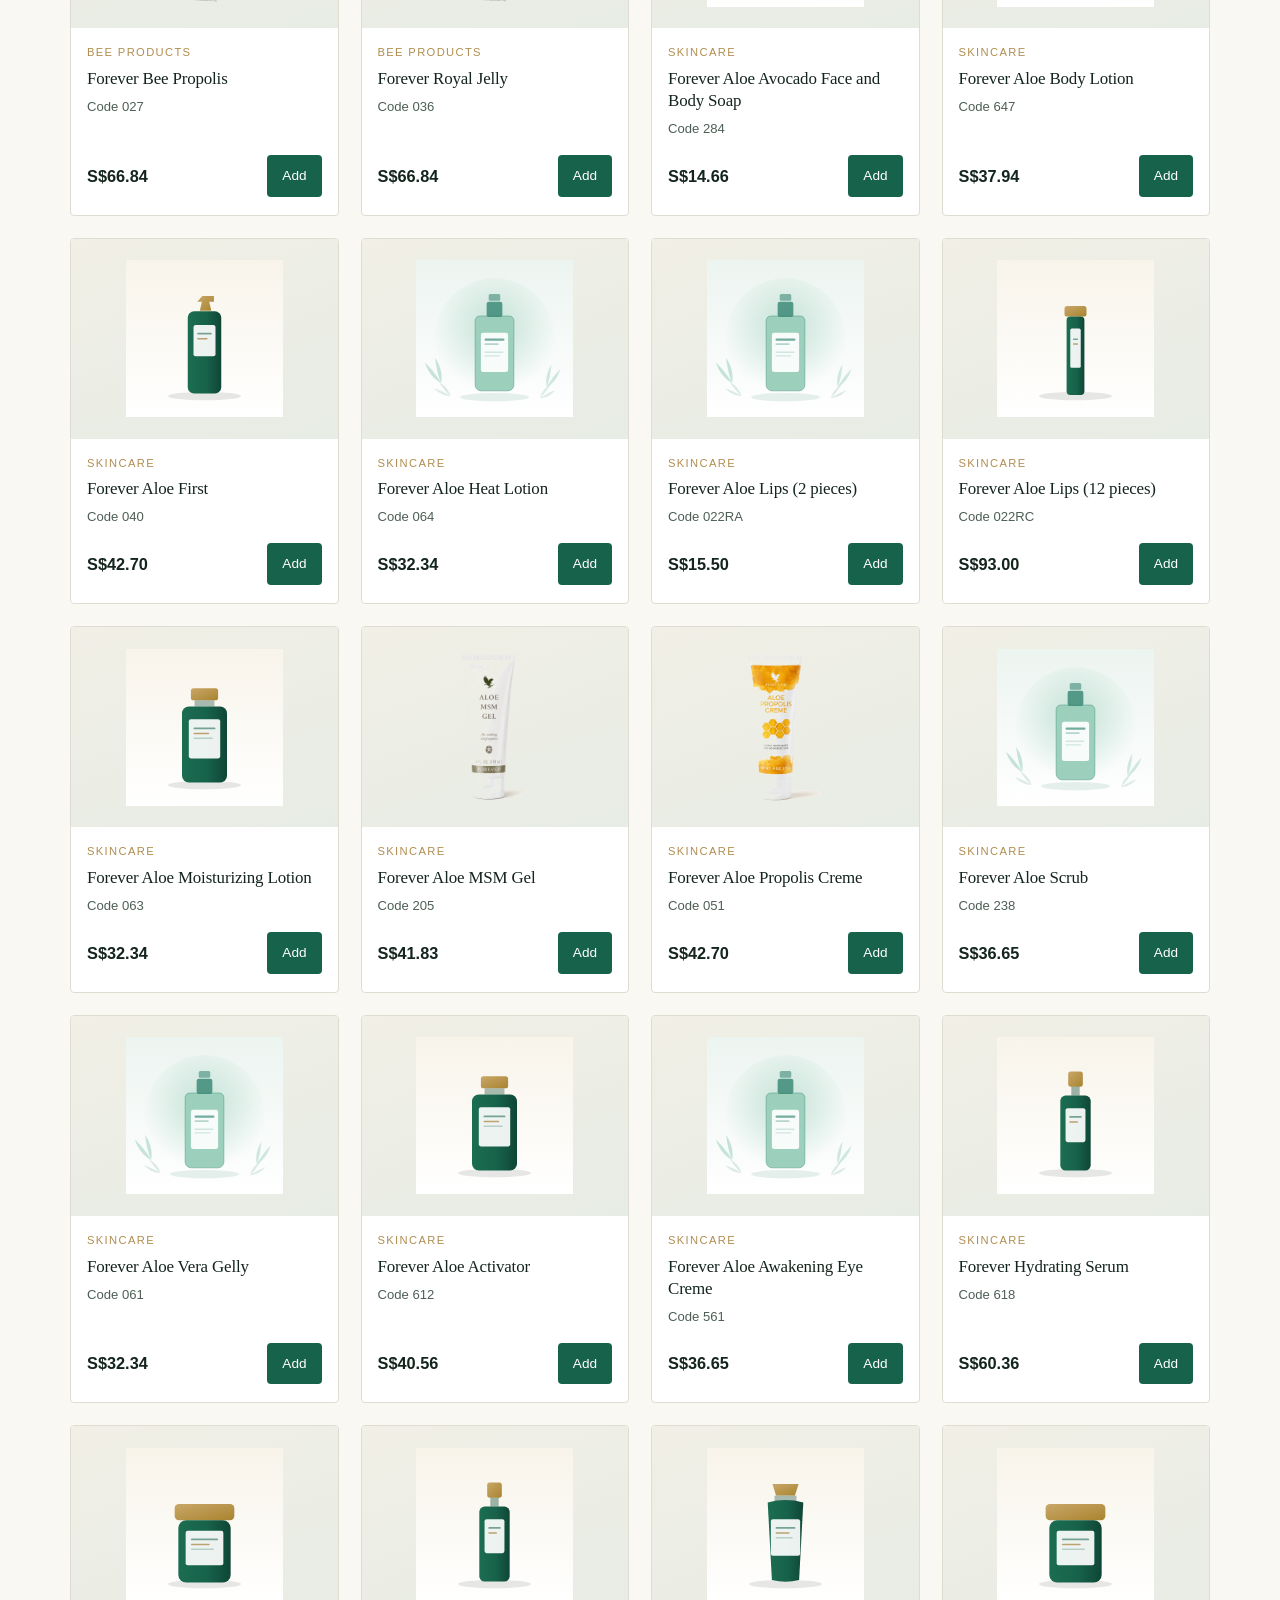
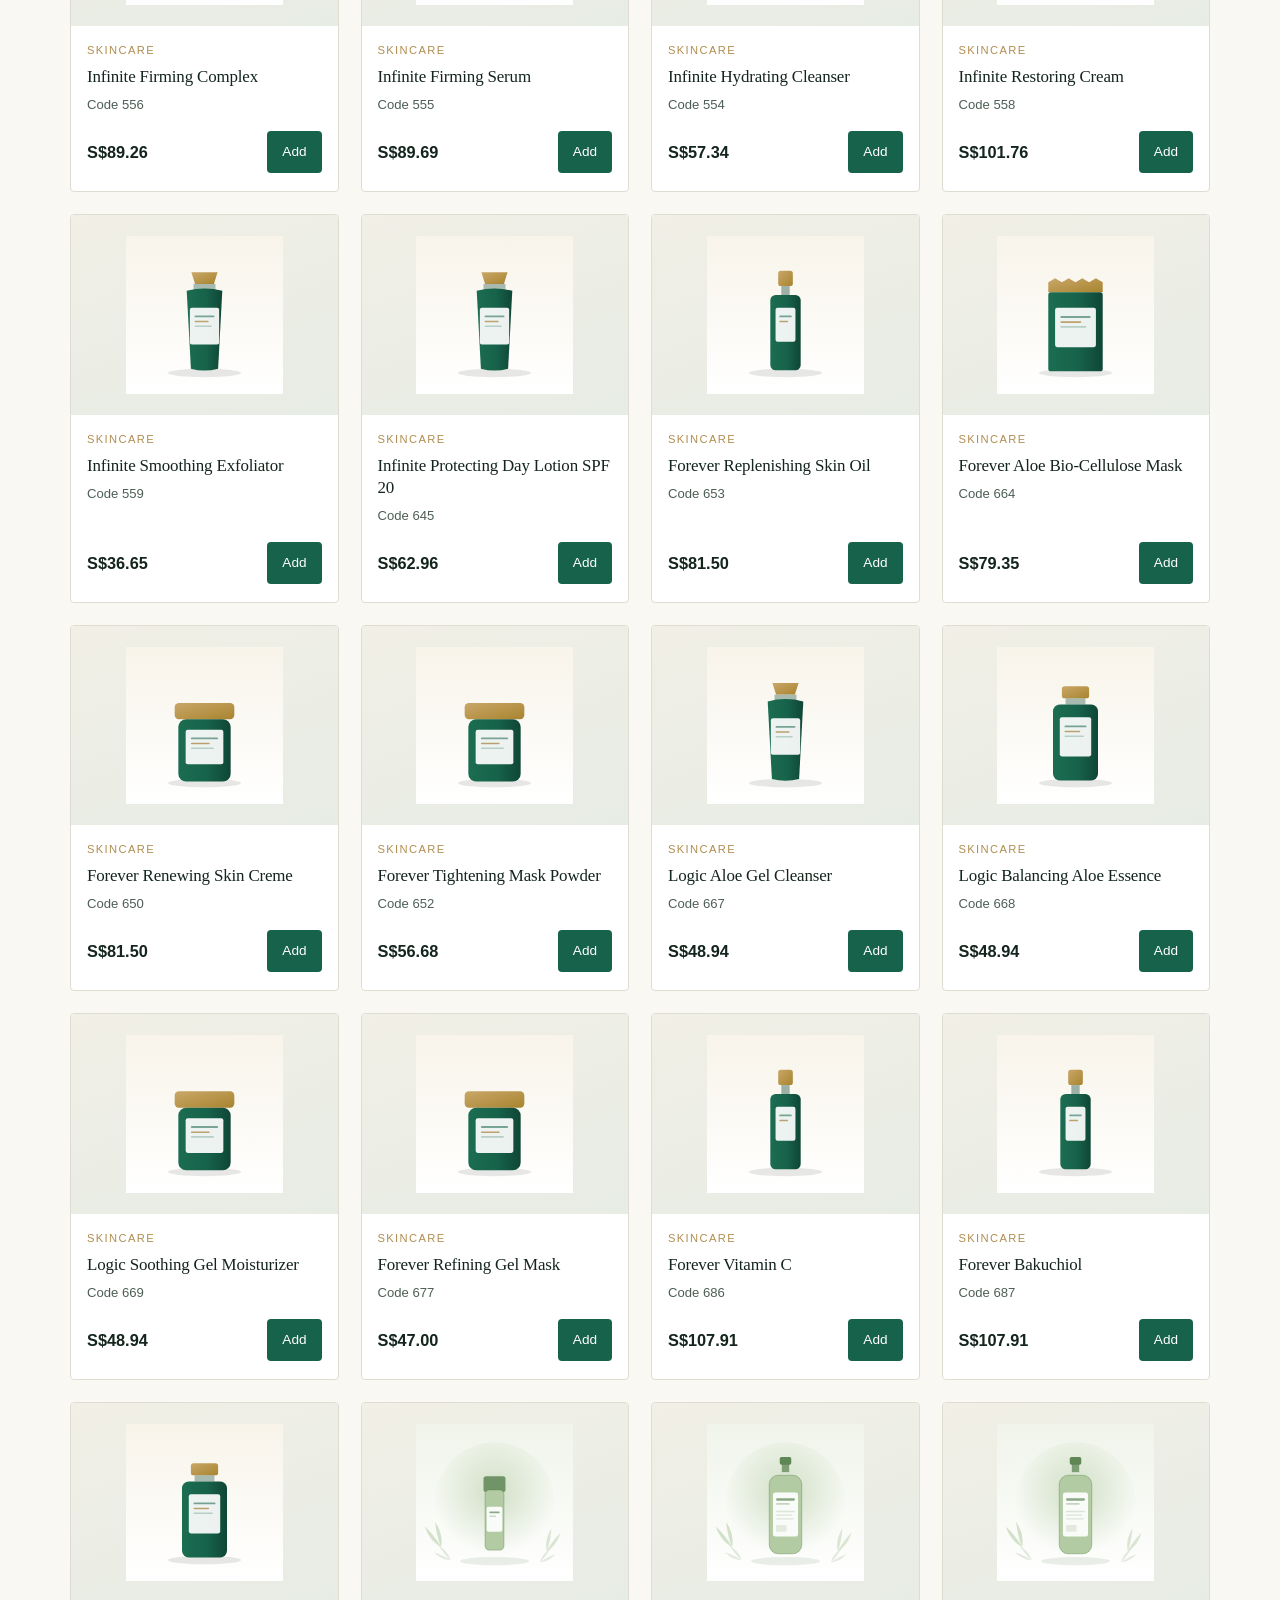
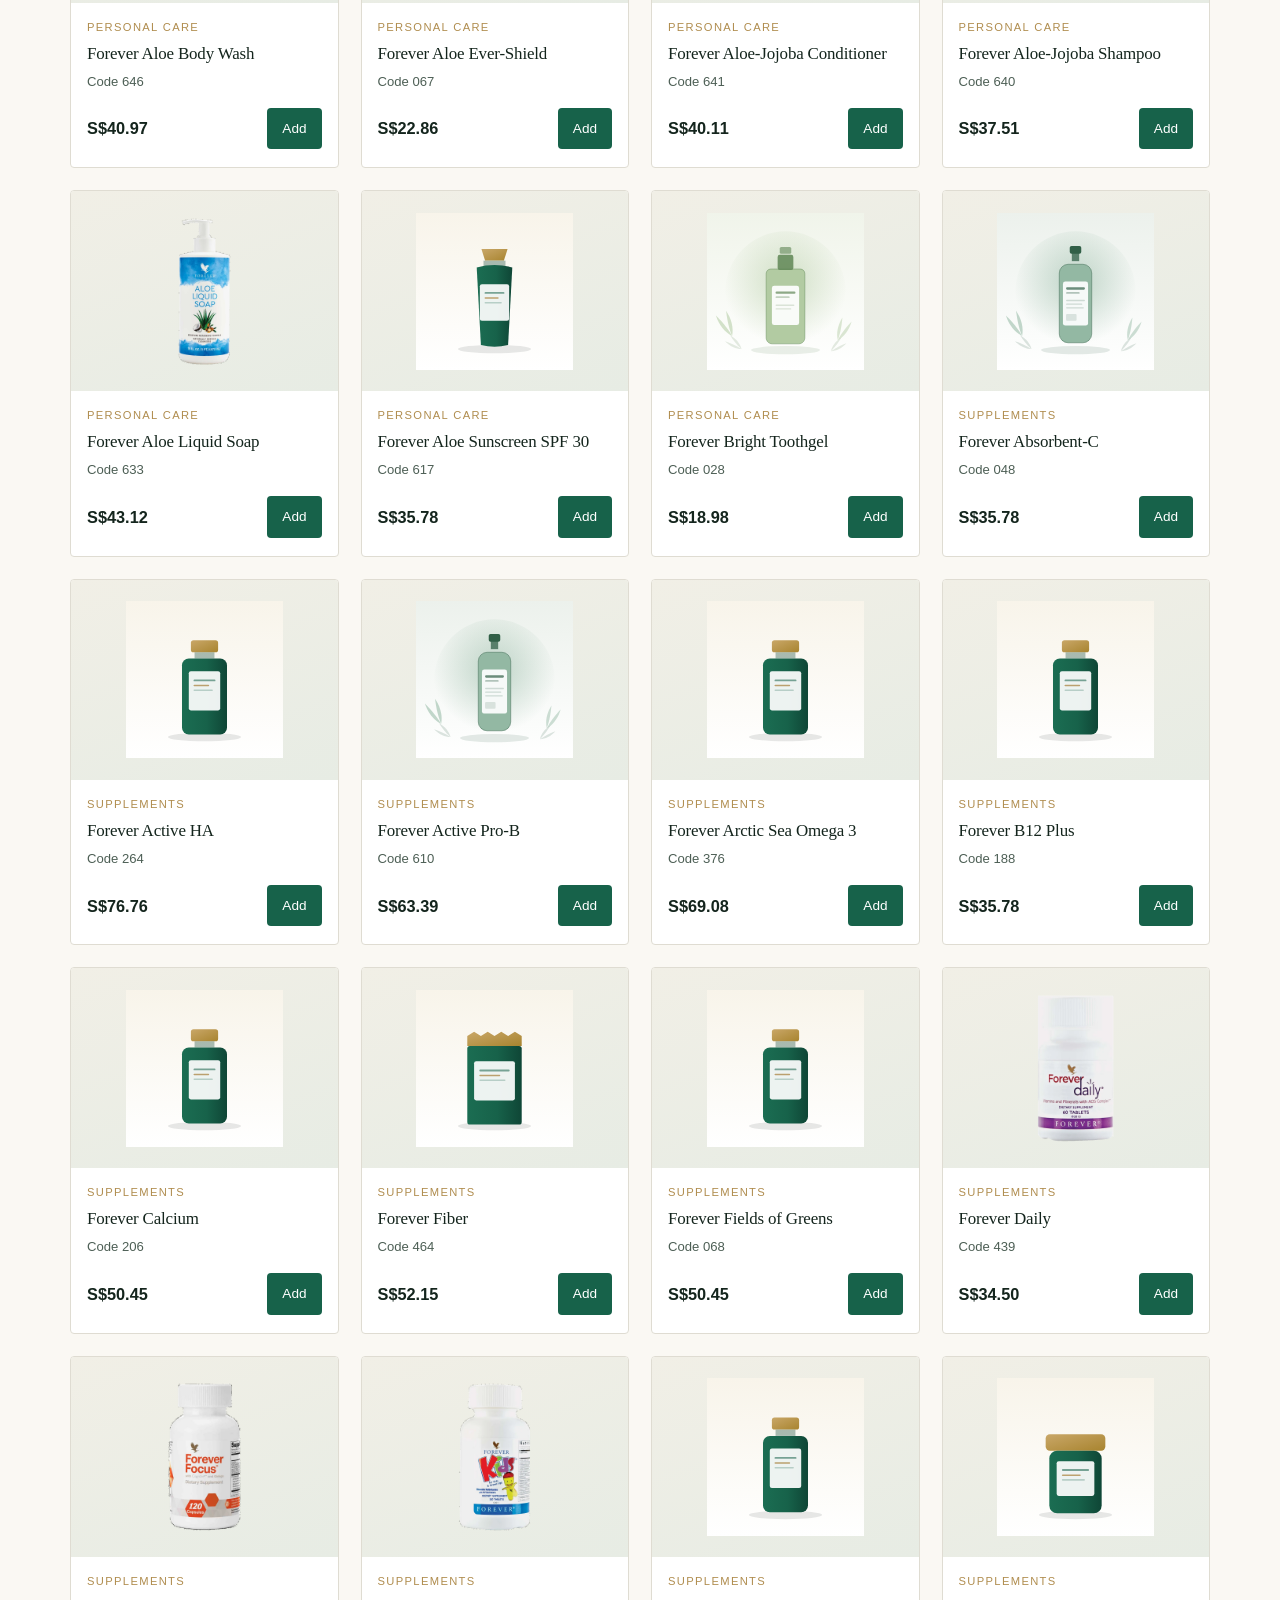
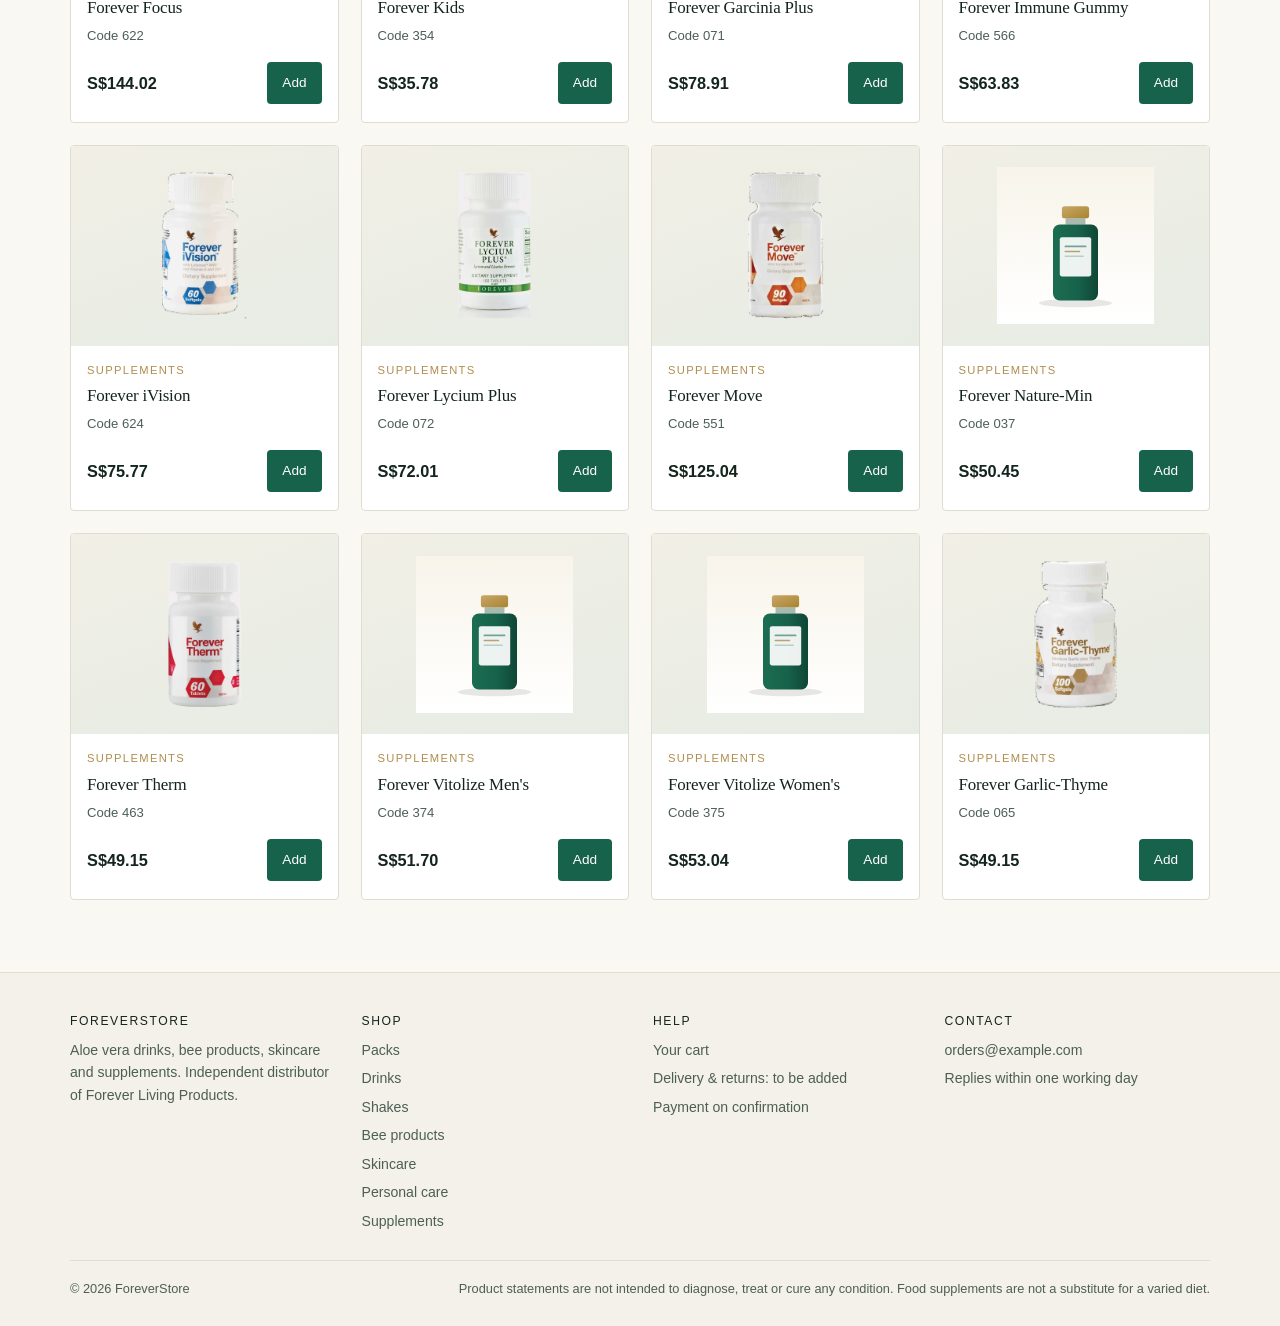
==== commit cc0405e1: "Add product photography: 13 official pack shots plus 5 studio renders" ====
--- a/index.html
+++ b/index.html
@@ -7,7 +7,7 @@
 <meta name="description" content="ForeverStore: aloe vera drinks, bee products, skincare and supplements from Forever Living, delivered in Singapore.">
 <meta name="theme-color" content="#17624a">
 <link rel="icon" href="assets/img/favicon.svg" type="image/svg+xml">
-<link rel="stylesheet" href="assets/css/styles.css?v=873cad68">
+<link rel="stylesheet" href="assets/css/styles.css?v=9b6984c6">
 </head>
 <body>
 <a class="skip-link" href="#shop">Skip to products</a>
@@ -132,7 +132,8 @@
 <div class="toast" id="toast" role="status" aria-live="polite"></div>
 
 <script src="assets/js/config.js?v=536437ae"></script>
-<script src="assets/data/products.js?v=2e2ddfd3"></script>
+<script src="assets/data/products.js?v=2ca38237"></script>
+<script src="assets/data/ingredients.js?v=dd0eaabc"></script>
 <script src="assets/data/details.js?v=533dd5e6"></script>
 <script src="assets/js/cart-core.js?v=a611baf3"></script>
 <script src="assets/js/shop.js?v=7f43b2ed"></script>
--- a/assets/css/styles.css
+++ b/assets/css/styles.css
@@ -1096,3 +1096,14 @@
   border-left: 2px solid var(--gold);
   padding-left: 10px;
 }
+
+.detail-per {
+  font-size: 0.9rem;
+  color: var(--brand);
+  margin-bottom: 10px !important;
+}
+
+.detail-ing li strong {
+  color: var(--ink);
+  font-weight: 600;
+}
